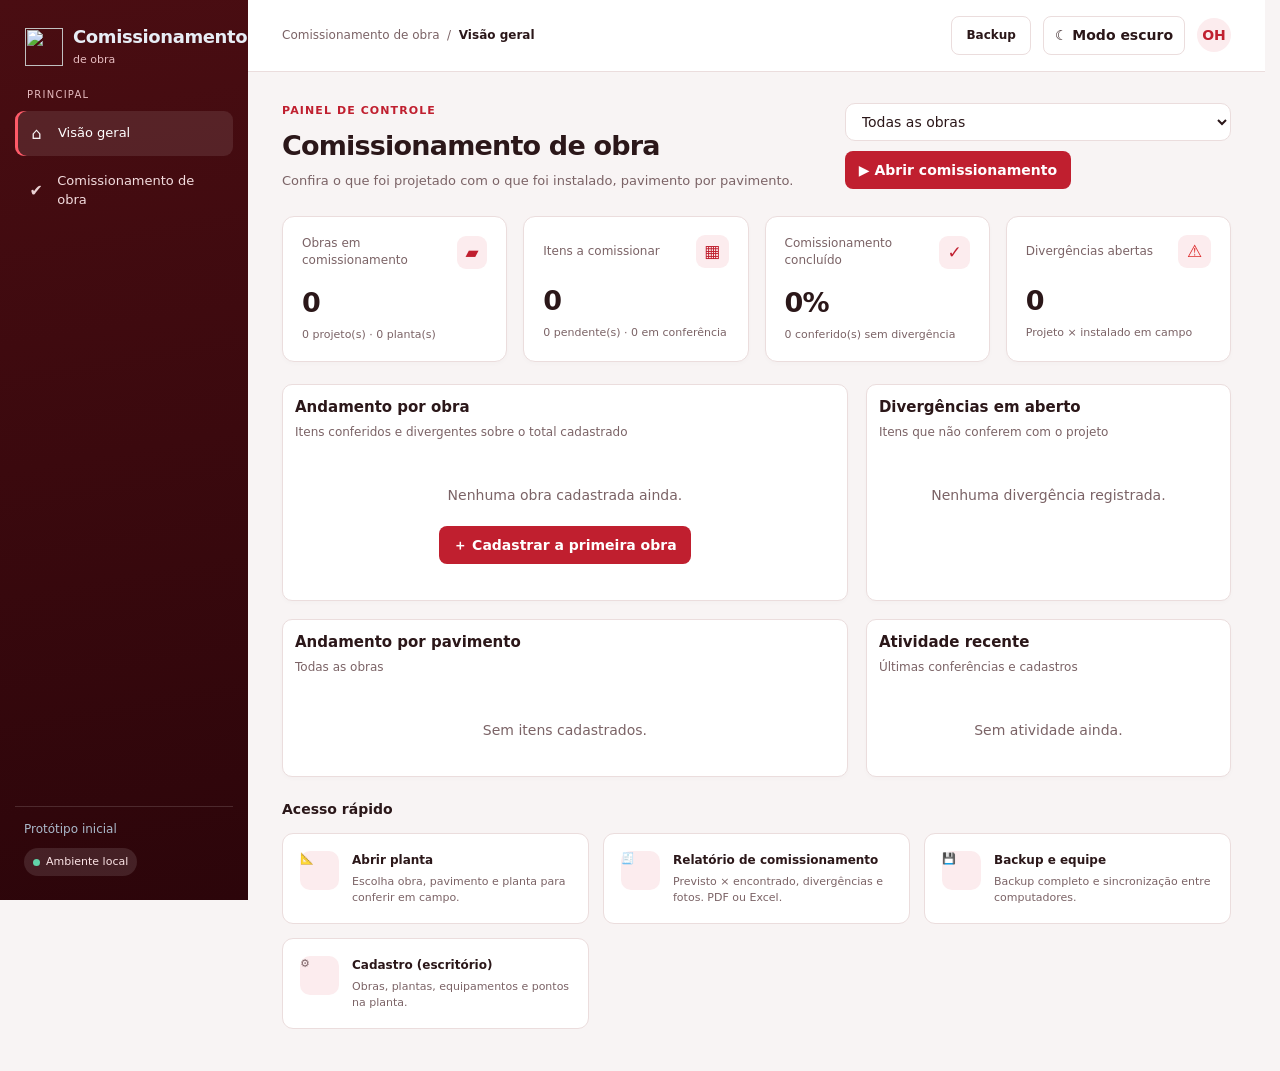
==== OrceHVAC_Prototipo_v1.html @ e355df73 "Add files via upload" ====
<!doctype html>
<html lang="pt-BR">
<head>
<meta charset="utf-8"><meta name="viewport" content="width=device-width, initial-scale=1">
<title>Comissionamento de obra</title>
<style>
:root{--navy:#14263d;--navy2:#203b59;--blue:#3977b8;--bg:#f4f6f9;--panel:#fff;--text:#1e293b;--muted:#718096;--line:#e5eaf0;--green:#168568;--orange:#b66b1e}
*{box-sizing:border-box}body{margin:0;background:var(--bg);color:var(--text);font:14px/1.45 Inter,ui-sans-serif,system-ui,-apple-system,"Segoe UI",sans-serif}button{font:inherit;cursor:pointer}.app{min-height:100vh;display:grid;grid-template-columns:248px 1fr}.sidebar{background:var(--navy);color:#e7edf5;padding:24px 15px;display:flex;flex-direction:column;gap:28px}.brand{display:flex;align-items:center;gap:11px;padding:0 10px}.brand-mark{width:37px;height:37px;border-radius:11px;background:#e7f2ff;color:var(--navy);display:grid;place-items:center;font-weight:900;font-size:18px}.brand-name{font-size:17px;font-weight:750;letter-spacing:-.4px}.brand-sub{font-size:11px;color:#9fb1c6;margin-top:2px}.nav-label{font-size:10px;text-transform:uppercase;letter-spacing:1.25px;color:#8297af;padding:0 12px;margin-bottom:8px}.nav{display:grid;gap:5px}.nav button{border:0;background:transparent;color:#c9d5e3;text-align:left;display:flex;align-items:center;gap:12px;padding:11px 12px;border-radius:9px;font-size:13px}.nav button:hover{background:#203b59}.nav button.active{background:#2d4a69;color:#fff;box-shadow:inset 3px 0 #75b6f2}.nav .ico{width:19px;text-align:center;font-size:16px;opacity:.95}.side-bottom{margin-top:auto;border-top:1px solid #31445a;padding:17px 9px 0;color:#aab9ca;font-size:12px}.local-pill{display:inline-flex;align-items:center;gap:6px;background:#233e58;border-radius:20px;padding:6px 9px;margin-top:10px;font-size:11px;color:#d7e8f8}.dot{width:7px;height:7px;border-radius:50%;background:#61d4a9}.main{min-width:0}.topbar{height:72px;background:#fff;border-bottom:1px solid var(--line);display:flex;align-items:center;justify-content:space-between;padding:0 34px}.crumb{font-size:12px;color:var(--muted)}.crumb strong{color:var(--text);font-weight:650}.top-right{display:flex;align-items:center;gap:17px}.search{background:#f6f8fa;border:1px solid var(--line);border-radius:8px;padding:9px 12px;width:220px;color:#66758a}.avatar{width:34px;height:34px;border-radius:50%;background:#dce9f6;color:#234b70;display:grid;place-items:center;font-weight:700}.content{max-width:1500px;margin:auto;padding:31px 34px 42px}.heading{display:flex;justify-content:space-between;align-items:flex-start;gap:16px;margin-bottom:25px}.eyebrow{font-size:11px;letter-spacing:1.1px;text-transform:uppercase;color:var(--blue);font-weight:750;margin-bottom:7px}.heading h1{margin:0;font-size:27px;letter-spacing:-.8px;font-weight:760}.heading p{margin:7px 0 0;color:var(--muted);font-size:13px}.btn{border:1px solid #d8e0e9;border-radius:8px;background:white;color:#334155;padding:10px 14px;font-weight:650;display:inline-flex;gap:8px;align-items:center}.btn.primary{background:var(--blue);border-color:var(--blue);color:#fff}.btn:hover{filter:brightness(.98)}.stats{display:grid;grid-template-columns:repeat(4,minmax(0,1fr));gap:16px;margin-bottom:22px}.stat,.panel,.module-card{background:var(--panel);border:1px solid var(--line);border-radius:12px;box-shadow:0 2px 5px #172b4205}.stat{padding:18px 19px}.stat-top{display:flex;justify-content:space-between;align-items:center;color:var(--muted);font-size:12px}.stat-icon{width:33px;height:33px;display:grid;place-items:center;border-radius:9px;background:#edf4fb;color:var(--blue);font-size:17px}.stat-value{font-size:27px;font-weight:760;letter-spacing:-.7px;margin:13px 0 5px}.stat-foot{font-size:11px;color:var(--muted)}.stat-foot .up{color:var(--green);font-weight:700}.layout-grid{display:grid;grid-template-columns:minmax(0,1.55fr) minmax(290px,1fr);gap:18px}.panel{padding:21px 22px}.panel-head{display:flex;align-items:flex-start;justify-content:space-between;gap:12px;margin-bottom:20px}.panel h2{font-size:15px;margin:0;font-weight:750}.sub{font-size:12px;color:var(--muted);margin-top:5px}.small-link{border:0;background:none;color:var(--blue);font-size:12px;font-weight:700;padding:3px}.chart{height:210px;position:relative;padding:4px 4px 24px 33px}.chart-grid{position:absolute;inset:8px 5px 26px 34px;display:flex;flex-direction:column;justify-content:space-between}.gridline{border-top:1px dashed #e3e9ef;width:100%}.bars{position:absolute;inset:8px 12px 26px 43px;display:flex;align-items:flex-end;justify-content:space-around;gap:12px}.bar-wrap{height:100%;flex:1;display:flex;align-items:center;justify-content:flex-end;flex-direction:column;gap:8px}.bar{width:min(30px,65%);background:#91b8df;border-radius:5px 5px 2px 2px;min-height:4px;position:relative}.bar.current{background:var(--blue)}.month{position:absolute;bottom:-22px;font-size:10px;color:#8290a2}.chart-y{position:absolute;left:0;top:0;bottom:25px;display:flex;flex-direction:column;justify-content:space-between;color:#93a0af;font-size:10px}.activity{display:grid;gap:0}.activity-row{display:grid;grid-template-columns:38px 1fr auto;gap:11px;align-items:center;padding:13px 0;border-bottom:1px solid #edf0f4}.activity-row:last-child{border-bottom:0}.activity-icon{width:36px;height:36px;background:#f0f5fa;border-radius:9px;display:grid;place-items:center;color:#426b92;font-size:16px}.activity-title{font-weight:650;font-size:12px}.activity-meta{font-size:11px;color:var(--muted);margin-top:4px}.tag{font-size:10px;padding:5px 8px;border-radius:20px;background:#e8f7f1;color:#167454;font-weight:700;white-space:nowrap}.tag.draft{background:#fff4e5;color:#a66317}.quick-title{margin:22px 0 13px;font-size:14px;font-weight:750}.quick-grid{display:grid;grid-template-columns:repeat(3,minmax(0,1fr));gap:14px}.quick-card{border:1px solid var(--line);border-radius:11px;background:#fff;padding:17px;text-align:left;display:flex;gap:13px;align-items:flex-start;color:inherit}.quick-card:hover{border-color:#a9c6e4;box-shadow:0 3px 12px #193c5b0c}.quick-icon{width:39px;height:39px;flex-shrink:0;border-radius:10px;display:grid;place-items:center;background:#edf4fb;color:var(--blue);font-size:19px}.quick-card strong{display:block;font-size:12px;margin:1px 0 5px}.quick-card span{font-size:11px;color:var(--muted);display:block;line-height:1.45}.page-placeholder{background:#fff;border:1px solid var(--line);border-radius:12px;padding:28px;min-height:310px}.placeholder-icon{font-size:29px;background:#edf4fb;width:55px;height:55px;display:grid;place-items:center;border-radius:13px;margin-bottom:17px}.page-placeholder h2{margin:0 0 7px;font-size:19px}.page-placeholder p{color:var(--muted);max-width:560px;line-height:1.7}.placeholder-note{background:#f6f9fc;border:1px dashed #d3deea;border-radius:9px;padding:15px;margin-top:22px;color:#63758a;max-width:650px;font-size:12px}.footer-note{text-align:right;color:#98a3b2;font-size:10px;margin-top:25px}.mobile-menu{display:none}
.stat{cursor:pointer;transition:border-color .15s,transform .15s}.stat:hover{border-color:#a9c6e4;transform:translateY(-1px)}
.folder-list{display:grid;gap:13px}.folder{border:1px solid var(--line);border-radius:11px;background:#fff;overflow:hidden}.folder-head{display:flex;align-items:center;gap:12px;padding:15px 17px;background:#f8fafc;border-bottom:1px solid var(--line)}.folder-icon{width:37px;height:37px;border-radius:9px;background:#e8f1fb;color:var(--blue);display:grid;place-items:center;font-size:18px}.folder-head strong{display:block}.folder-head small{color:var(--muted)}.folder-body{padding:5px 16px}.budget-row{display:grid;grid-template-columns:minmax(0,1.5fr) minmax(110px,.7fr) minmax(100px,.6fr) auto;gap:12px;align-items:center;padding:13px 0;border-bottom:1px solid #edf0f4}.budget-row:last-child{border-bottom:0}.budget-name{font-weight:700}.budget-meta{font-size:11px;color:var(--muted);margin-top:3px}.budget-value{font-weight:700;white-space:nowrap}.module-tabs{display:flex;gap:7px;flex-wrap:wrap;margin:20px 0}.module-tabs button{border:1px solid var(--line);background:#fff;border-radius:8px;padding:9px 12px;color:#536477;font-weight:650}.module-tabs button.active{background:#eaf3fc;border-color:#9ec2e5;color:#245d91}.module-grid{display:grid;grid-template-columns:repeat(3,minmax(0,1fr));gap:13px}.module-tile{border:1px solid var(--line);border-radius:11px;background:#fff;padding:17px;text-align:left;color:inherit;min-height:120px}.module-tile:hover{border-color:#a9c6e4}.module-tile .quick-icon{margin-bottom:11px}.module-tile strong{display:block;font-size:13px}.module-tile p{font-size:11px;color:var(--muted);margin:5px 0 0}.breadcrumb-back{border:0;background:none;color:var(--blue);padding:0;font-weight:700;margin-bottom:13px}
@media(max-width:1050px){.app{grid-template-columns:215px 1fr}.sidebar{padding:20px 11px}.content{padding:25px 22px}.topbar{padding:0 22px}.stats{grid-template-columns:repeat(2,1fr)}.layout-grid{grid-template-columns:1fr}.quick-grid{grid-template-columns:repeat(2,1fr)}}
@media(max-width:680px){.budget-row{grid-template-columns:1fr auto}.budget-row .budget-status,.budget-row .budget-value{grid-column:auto}.module-grid{grid-template-columns:repeat(2,minmax(0,1fr))}.app{display:block}.sidebar{display:none}.topbar{height:61px;padding:0 16px}.mobile-menu{display:inline-flex;border:0;background:transparent;font-size:21px;margin-right:10px}.crumb{display:flex;align-items:center}.search{display:none}.content{padding:23px 15px}.heading{align-items:flex-start;flex-direction:column}.heading h1{font-size:24px}.stats{gap:10px}.stat{padding:14px}.stat-value{font-size:23px}.stat-top{font-size:11px}.layout-grid{gap:13px}.panel{padding:17px}.quick-grid{grid-template-columns:1fr}.quick-card{padding:14px}.top-right{gap:10px}}
</style>
<link rel="stylesheet" href="orcehvac.css"><link rel="icon" type="image/png" href="desktop/assets/orcehvac-icon-v1.png"><link rel="stylesheet" href="orcehvac-conferencia.css"><link rel="stylesheet" href="orcehvac-tema.css"><link rel="manifest" href="../manifest.webmanifest"><meta name="theme-color" content="#c01f2f"><meta name="apple-mobile-web-app-capable" content="yes"><meta name="mobile-web-app-capable" content="yes"><link rel="apple-touch-icon" href="../icon-192.png"></head>
<body>
<div class="app">
<aside class="sidebar">
  <div class="brand"><div class="brand-mark"><img src="desktop/assets/orcehvac-icon-v1.png" alt="" width="38" height="38"></div><div><div class="brand-name">Comissionamento</div><div class="brand-sub">de obra</div></div></div>
  <div><div class="nav-label">Principal</div><nav class="nav" id="mainNav">
    <button class="active" data-page="inicio"><span class="ico">⌂</span>Visão geral</button>
    <button data-page="orcamentos"><span class="ico">▤</span>Orçamentos</button>
  </nav></div>
  <div><div class="nav-label">Cadastros</div><nav class="nav">
    <button data-page="materiais"><span class="ico">▦</span>Materiais e equipamentos</button>
    <button data-page="composicoes"><span class="ico">▧</span>Composições de custos</button>
  </nav></div>
  <div><div class="nav-label">Análise e integração</div><nav class="nav">
    <button data-page="historico"><span class="ico">▥</span>Histórico / BI</button>
    
  </nav></div>
  <div class="side-bottom">Protótipo inicial<div class="local-pill"><span class="dot"></span> Ambiente local</div></div>
</aside>
<main class="main">
<header class="topbar"><div class="crumb"><button class="mobile-menu" id="mobileMenu" aria-label="Abrir menu">☰</button><span>Comissionamento de obra&nbsp; / &nbsp;<strong id="crumbCurrent">Visão geral</strong></span></div><div class="top-right"><input class="search" placeholder="Buscar módulo..." aria-label="Buscar módulo"><div class="avatar">OH</div></div></header>
<div class="content" id="content">
<section class="heading"><div><div class="eyebrow">Painel de controle</div><h1>Bom dia! 👋</h1><p>Acompanhe seus orçamentos e acesse as principais ferramentas.</p></div><button class="btn primary" data-goto="orcamentos">＋ &nbsp; Novo orçamento</button></section>
<section class="stats">
  <div class="stat"><div class="stat-top"><span>Orçamentos em andamento</span><span class="stat-icon">▤</span></div><div class="stat-value">08</div><div class="stat-foot">Rascunhos e em elaboração</div></div>
  <div class="stat"><div class="stat-top"><span>Finalizados este mês</span><span class="stat-icon">✓</span></div><div class="stat-value">12</div><div class="stat-foot"><span class="up">↑ 3</span> em relação ao mês anterior</div></div>
  <div class="stat"><div class="stat-top"><span>Valor total orçado</span><span class="stat-icon">R$</span></div><div class="stat-value">R$ 486 mil</div><div class="stat-foot">Soma dos orçamentos do mês</div></div>
  <div class="stat"><div class="stat-top"><span>Cadastros de materiais</span><span class="stat-icon">▦</span></div><div class="stat-value">246</div><div class="stat-foot">Materiais e equipamentos</div></div>
</section>
<section class="layout-grid">
  <div class="panel"><div class="panel-head"><div><h2>Volume de orçamentos</h2><div class="sub">Quantidade criada por mês</div></div><button class="small-link" data-goto="historico">Ver histórico ↗</button></div>
    <div class="chart"><div class="chart-y"><span>16</span><span>12</span><span>8</span><span>4</span><span>0</span></div><div class="chart-grid"><div class="gridline"></div><div class="gridline"></div><div class="gridline"></div><div class="gridline"></div><div class="gridline"></div></div><div class="bars">
      <div class="bar-wrap"><div class="bar" style="height:38%"></div><span class="month">Mai</span></div><div class="bar-wrap"><div class="bar" style="height:55%"></div><span class="month">Jun</span></div><div class="bar-wrap"><div class="bar" style="height:47%"></div><span class="month">Jul</span></div><div class="bar-wrap"><div class="bar" style="height:68%"></div><span class="month">Ago</span></div><div class="bar-wrap"><div class="bar" style="height:57%"></div><span class="month">Set</span></div><div class="bar-wrap"><div class="bar current" style="height:82%"></div><span class="month">Out</span></div></div></div>
  </div>
  <div class="panel"><div class="panel-head"><div><h2>Atividade recente</h2><div class="sub">Últimos orçamentos atualizados</div></div><button class="small-link" data-goto="orcamentos">Ver todos ↗</button></div>
    <div class="activity">
      <div class="activity-row"><div class="activity-icon">▤</div><div><div class="activity-title">Climatização — Escritório</div><div class="activity-meta">ORC-2026-012 · há 25 min</div></div><span class="tag draft">Em edição</span></div>
      <div class="activity-row"><div class="activity-icon">✓</div><div><div class="activity-title">Retrofit de sistema VRF</div><div class="activity-meta">ORC-2026-011 · ontem</div></div><span class="tag">Finalizado</span></div>
      <div class="activity-row"><div class="activity-icon">▤</div><div><div class="activity-title">Exaustão — Área técnica</div><div class="activity-meta">ORC-2026-010 · 22 out.</div></div><span class="tag draft">Em edição</span></div>
    </div>
  </div>
</section>
<div class="quick-title">Acesso rápido</div><section class="quick-grid">
  <button class="quick-card" data-goto="orcamentos"><span class="quick-icon">＋</span><span><strong>Novo orçamento</strong><span>Inicie um orçamento do zero.</span></span></button>
  <button class="quick-card" data-goto="materiais"><span class="quick-icon">▦</span><span><strong>Materiais e equipamentos</strong><span>Consulte e organize os itens cadastrados.</span></span></button>
  <button class="quick-card" data-goto="historico"><span class="quick-icon">▥</span><span><strong>Histórico / BI</strong><span>Importe CSVs e consulte orçamentos antigos.</span></span></button>
</section><div class="footer-note">OrceHVAC · Protótipo visual · Dados ilustrativos</div>
</div>
</main></div>
<script src="orcehvac-base.js"></script>
<script src="municipios-ibge.js"></script><script src="../shared/state-schema.js"></script><script src="orcehvac-storage.js"></script><script src="orcehvac.js"></script><script src="orcehvac-organization.js"></script><script src="orcehvac-modals.js"></script><script src="orcehvac-backup.js"></script><script src="orcehvac-desktop-ui.js"></script><script src="orcehvac-conferencia.js"></script><script src="pwa.js"></script></body></html>
---- orcehvac.css ----
:root{--navy:#003d73;--navy2:#005a8a;--blue:#007fae;--bg:#f2f6f8;--panel:#fff;--text:#193448;--muted:#607687;--line:#dce6ec;--soft:#eaf5fa;--input:#fff;--green:#147453;--orange:#986017;color-scheme:light}
:root[data-theme=dark]{--navy:#071c2d;--navy2:#12374d;--blue:#53c8f1;--bg:#0c1823;--panel:#142532;--text:#e6f0f6;--muted:#a0b6c6;--line:#2c4353;--soft:#1b3547;--input:#10212e;--green:#72dbb5;--orange:#ffd18a;color-scheme:dark}
body{transition:background .2s,color .2s}.sidebar{background:linear-gradient(170deg,var(--navy),#062b46)}.brand-mark{background:#00a1d2;color:white}.nav button.active{background:#ffffff18;box-shadow:inset 3px 0 #00a7d8}.nav button:hover{background:#ffffff12}.brand-sub,.nav-label{color:#b0d0e0}.side-bottom{border-color:#ffffff24}.artech-logo{background:white;border-radius:10px;padding:12px;margin-bottom:14px;display:flex;align-items:center;justify-content:center}.artech-logo img{display:block;width:100%;height:auto;max-height:85px;object-fit:contain}.topbar,.quick-card,.page-placeholder,.folder,.module-tile,.module-tabs button{background:var(--panel);color:var(--text)}.search,.btn,input,select,textarea{background:var(--input);color:var(--text);border-color:var(--line)}.btn.primary{background:var(--blue);border-color:var(--blue);color:#fff}:root[data-theme=dark] .btn.primary{color:#062130}.stat-icon,.activity-icon,.quick-icon,.placeholder-icon,.folder-icon,.avatar,.placeholder-note{background:var(--soft);color:var(--blue)}.folder-head{background:var(--panel);color:var(--text)}.folder-body{background:var(--bg)}.module-tabs button.active{background:var(--soft);color:var(--blue);border-color:var(--blue)}.bar{background:#49b8db}.bar.current{background:#008ebc}.activity-row,.budget-row{border-color:var(--line)}.gridline{border-color:var(--line)}.tag{background:var(--soft);color:var(--green)}.tag.draft{background:var(--soft);color:var(--orange)}.footer-note{color:var(--muted)}.placeholder-note{border-color:var(--line);color:var(--muted)}.top-right{gap:12px}.theme-toggle{white-space:nowrap;padding:8px 11px}.topbar .search{display:none}.client-toggle{width:100%;text-align:left;border:0;cursor:pointer;border-radius:0;justify-content:space-between}.client-toggle strong{font-size:14px;font-weight:650}.client-toggle .chevron{color:var(--muted);transition:transform .2s}.client-toggle[aria-expanded=true] .chevron{transform:rotate(90deg)}[hidden]{display:none!important}.empty{padding:32px;text-align:center;color:var(--muted)}.filter-row{display:flex;gap:12px;flex-wrap:wrap}.filter-row input{flex:1;min-width:180px}.summary-grid{display:grid;grid-template-columns:repeat(3,1fr);gap:22px}.trash-text{position:absolute;width:1px;height:1px;overflow:hidden;clip-path:inset(50%)}
.trash-button{display:inline-grid;place-items:center;flex:none;min-width:32px;min-height:32px}
.budget-row:has(.trash-button){grid-template-columns:minmax(0,1fr) auto auto auto auto}
.budget-activities{margin-top:16px}
.task-form{display:flex;align-items:end;flex-wrap:wrap;gap:12px;margin:12px 0}
.task-form .field:first-child{flex:1 1 180px}
.task-description{min-width:0;flex:1;overflow-wrap:anywhere}
.task-description small{display:block;color:var(--muted)}
.budget-task-list input:checked+.task-description strong{text-decoration:line-through}
@media(max-width:680px){.budget-row:has(.trash-button){grid-template-columns:1fr auto}}
.summary-grid dt{font-size:12px;color:var(--muted);margin-bottom:6px}.summary-grid dd{margin:0;overflow-wrap:anywhere;font-weight:600}.summary-grid .wide{grid-column:1/-1}.system-badges{display:flex;gap:8px;flex-wrap:wrap}.system-badges span{padding:7px 10px;background:var(--soft);color:var(--blue);border-radius:7px;font-size:12px}
dialog{width:min(830px,calc(100% - 32px));max-height:calc(100dvh - 40px);border:1px solid var(--line);border-radius:16px;background:var(--panel);color:var(--text);padding:0;box-shadow:0 30px 100px #0005}dialog::backdrop{background:#031e32a8;backdrop-filter:blur(4px)}dialog.small-dialog{width:min(460px,calc(100% - 32px))}.modal-header{padding:24px 28px 19px;border-bottom:1px solid var(--line);display:flex;align-items:flex-start;justify-content:space-between;gap:16px}.modal-header h2{font-size:22px;margin:0;letter-spacing:-.6px}.modal-header p{color:var(--muted);font-size:12px;margin:7px 0 0}.close-btn{border:0;background:var(--soft);color:var(--text);border-radius:8px;width:32px;height:32px;font-size:22px;flex-shrink:0}.form-body{padding:23px 28px;display:grid;grid-template-columns:1fr 1fr;gap:19px 22px}.field{display:flex;flex-direction:column;gap:7px;min-width:0}.field label,.field-label{font-weight:650;font-size:12px}.field input,.field select,.field textarea{width:100%;min-height:42px;border:1px solid var(--line);border-radius:8px;padding:10px 11px;font:inherit}.field input:focus,.field select:focus,.field textarea:focus{outline:2px solid var(--blue);outline-offset:1px}.field small,.helper{font-size:11px;color:var(--muted)}.full{grid-column:1/-1}.inline-fields{display:flex;gap:9px}.inline-fields>*{min-width:0}.inline-fields input{flex:1}.inline-fields select{width:100px}.text-action{background:none;border:0;color:var(--blue);padding:0;text-align:left;font:inherit;font-size:12px;cursor:pointer}.systems{border:0;padding:0;margin:0}.systems legend{margin-bottom:10px;font-size:12px;font-weight:650}.system-options{display:grid;grid-template-columns:1fr 1fr;gap:9px}.system-option{border:1px solid var(--line);border-radius:8px;padding:11px;display:flex;align-items:center;gap:9px;font-size:12px;cursor:pointer}.system-option:has(:checked){background:var(--soft);border-color:var(--blue)}.system-option input{accent-color:var(--blue);width:16px;height:16px;flex-shrink:0}.modal-footer{padding:17px 28px;border-top:1px solid var(--line);display:flex;justify-content:space-between;align-items:center;gap:12px;background:var(--panel);position:sticky;bottom:0}.modal-footer .actions{display:flex;gap:9px}.error{font-size:12px;color:#b32f39;background:#fff0f0;border-radius:8px;padding:10px 12px;margin:0 28px 16px}.error:empty{display:none}:root[data-theme=dark] .error{color:#ffb4b9;background:#442731}.registry-grid{display:grid;grid-template-columns:repeat(3,1fr);gap:16px}.registry-grid h2{margin-bottom:14px}.registry-list{padding:0;list-style:none}.registry-list li{padding:12px 0;border-bottom:1px solid var(--line);overflow-wrap:anywhere}.registry-list small{display:block;color:var(--muted);margin-top:5px}.registry-empty{color:var(--muted);font-size:12px}.notice{border-left:3px solid var(--blue);padding:12px 15px;background:var(--soft);font-size:12px;color:var(--muted);margin:0 0 20px}.toast{position:fixed;bottom:24px;right:24px;background:var(--navy);color:white;padding:14px 20px;border-radius:10px;box-shadow:0 5px 30px #0003;z-index:100;font-size:13px;max-width:calc(100% - 32px)}.duration-modes{display:flex;gap:14px;font-size:12px;margin-bottom:3px}.duration-modes label{display:flex;align-items:center;gap:5px;font-weight:400}.duration-modes input{width:14px;min-height:0;accent-color:var(--blue)}.brand-name{font-size:18px}.stat{color:var(--text)}button:focus-visible{outline:2px solid var(--blue);outline-offset:3px}.quick-card strong{color:var(--text)}
.sidebar{position:sticky;top:0;height:100dvh;align-self:start;overflow:hidden;gap:20px}.sidebar>.brand,.sidebar>.side-bottom{flex-shrink:0}.sidebar-links{display:flex;flex-direction:column;gap:24px;overflow-y:auto;min-height:0;flex:1}.side-bottom{margin-top:0;padding-top:14px}.artech-logo{margin-bottom:10px}.artech-logo img{max-height:72px}.proposal-form{display:grid;gap:22px}.proposal-section{margin:0;padding:0;border:0}.proposal-section legend{font-size:15px;font-weight:700;margin-bottom:14px}.proposal-form textarea{min-height:125px;resize:vertical;line-height:1.6}.proposal-intro{display:flex;gap:18px;justify-content:space-between;align-items:center;border-bottom:1px solid var(--line);padding-bottom:20px;margin-bottom:20px}.proposal-intro img{width:160px;background:white;padding:10px;border-radius:8px}.proposal-actions{display:flex;align-items:center;justify-content:space-between;gap:12px}.proposal-actions .error{margin:0}.proposal-reference{font-size:12px;color:var(--muted);margin-top:7px}.proposal-form .helper{max-width:560px}
.registration-row{display:flex;align-items:center;justify-content:space-between;gap:12px}.registration-row>div,.registration-row>span,.registration-row>strong{min-width:0;overflow-wrap:anywhere}.registration-row button{flex-shrink:0}.contact-list{list-style:none;padding:5px 0 5px 12px;margin:0}.contact-list li{font-size:12px;padding:7px 0;border:0}.folder-tools{padding:12px 0}.site-folder{margin:4px 0 12px;border:1px solid var(--line);border-radius:9px;overflow:hidden}.site-heading{display:flex;align-items:center;background:var(--panel);padding-right:12px}.site-heading .client-toggle{display:flex;align-items:center;gap:12px;padding:13px;background:transparent;color:var(--text)}.site-heading .small-link{flex-shrink:0}.site-body{padding:0 14px;background:var(--panel)}.add-in-site{margin:13px 0}.ungrouped-title{font-size:11px;text-transform:uppercase;letter-spacing:.7px;color:var(--muted);margin:20px 0 0}
@media(max-width:1050px){.registry-grid{grid-template-columns:1fr}.summary-grid{grid-template-columns:1fr 1fr}}
@media(max-width:680px){.theme-toggle{font-size:11px}.avatar{display:none}.topbar{padding:0 12px}.form-body{grid-template-columns:1fr;padding:18px}.full{grid-column:auto}.system-options{grid-template-columns:1fr}.modal-header{padding:20px 18px}.modal-footer{padding:15px 18px;align-items:flex-end}.modal-footer .helper{max-width:110px}.modal-footer .btn{font-size:12px;padding:9px}.summary-grid{grid-template-columns:1fr}.summary-grid .wide{grid-column:auto}.error{margin:0 18px 12px}.registry-grid{grid-template-columns:1fr}.budget-row{grid-template-columns:1fr auto}.budget-value{font-size:12px}.content .search{display:block}dialog{max-height:calc(100dvh - 20px);width:calc(100% - 20px)}.sidebar{overflow-y:auto}.toast{right:16px;bottom:16px}}

.brand-mark:has(img){background:transparent}.brand-mark img{display:block;width:38px;height:38px;object-fit:contain}

/* Enquanto um modal estiver aberto, apenas o conteúdo do modal superior rola. */
@media screen{html:has(dialog[open]),body:has(dialog[open]){overflow:hidden!important;overscroll-behavior:none}html{scrollbar-gutter:stable}dialog{overscroll-behavior:contain}dialog.modal-underlay{overflow:hidden!important}dialog.modal-underlay *{overflow-y:hidden!important}}
.specifications-registry{margin-top:22px}.specifications-registry .registration-row{align-items:flex-start}.specifications-registry .actions{display:flex;gap:14px}#specificationDialog,#specificationPicker{width:min(850px,94vw)}#specificationText{resize:vertical;min-height:280px}.specification-choice{display:flex;gap:12px;padding:12px;border:1px solid var(--line);border-radius:8px}.specification-choice small{display:block;margin-top:5px;color:var(--muted)}
---- orcehvac-conferencia.css ----
/* OrceHVAC — módulo Conferência de obra (estilos isolados em .cf) */
.cf{--verde:#16a34a;--verm:#dc2626;--amar:#eab308;--azul:#2563eb;font-size:14px}
.cf .cf-tools{display:flex;gap:10px;align-items:center;flex-wrap:wrap}
.cf .seg{display:flex;background:var(--soft);border-radius:9px;padding:3px;border:1px solid var(--line)}
.cf .seg button{border:0;background:transparent;color:var(--text);padding:7px 14px;border-radius:7px;font-weight:650}
.cf .seg button.on{background:var(--blue);color:#fff}
.cf.office .seg button.on{background:var(--orange);color:#fff}
.cf .module-tabs{margin:0 0 18px}
.cf #cfKpi{display:none;margin-bottom:16px}.cf #cfKpi.show{display:block}
.cf #cfMain.flush{padding:0}
.cf input[type=text],.cf input[type=search],.cf input[type=number],.cf select,.cf textarea{width:100%;padding:9px 10px;border:1px solid var(--line);border-radius:8px;background:var(--input);color:var(--text);font:inherit;min-height:38px}
.cf input:focus,.cf select:focus,.cf textarea:focus{outline:2px solid var(--blue);outline-offset:1px}
.cf label{display:block;font-size:12px;color:var(--muted);margin-bottom:3px;font-weight:650}
.cf .btn{background:var(--blue);color:#fff;border:0;border-radius:8px;padding:9px 14px;font-weight:650;display:inline-flex;gap:6px;align-items:center;justify-content:center}
.cf .btn.sec{background:var(--soft);color:var(--text);border:1px solid var(--line)}
.cf .btn.red{background:var(--verm);color:#fff}
.cf .btn.sm{padding:5px 9px;font-size:13px}
.cf .btn.big{padding:12px 18px;font-size:15px}
.cf .btn:disabled{opacity:.45;cursor:not-allowed}
.cf.office .btn:not(.sec):not(.red):not([style*=background]){background:var(--orange);color:#fff}
.cf .card{background:var(--panel);border:1px solid var(--line);border-radius:12px;padding:18px;margin-bottom:16px;box-shadow:0 2px 5px #172b4205}
.cf .panel{padding:14px}
.cf table{width:100%;border-collapse:collapse}
.cf th,.cf td{border-bottom:1px solid var(--line);padding:8px 10px;text-align:left;vertical-align:top;font-size:13px;color:var(--text)}
.cf th{background:var(--soft);color:var(--muted);font-size:11px;text-transform:uppercase;letter-spacing:.04em;position:sticky;top:0}
.cf .cfbar{height:8px;background:var(--soft);border-radius:6px;overflow:hidden;display:flex;margin-top:5px;width:100%;min-height:0;position:static}
.cf .cfbar i{display:block;height:100%}
.cf .cfdot{width:12px;height:12px;border-radius:50%;flex:none;display:inline-block}
.cf .pv{height:calc(100vh - 330px);min-height:480px;border:1px solid var(--line);border-radius:12px;overflow:hidden}
.cf #vp{background:#c7d2dd}
.cf #stage{background:#fff}
.cf .mbox{background:var(--panel);color:var(--text)}
.cf .mk b{background:rgba(255,255,255,.92);color:#0f172a}
.cf button{cursor:pointer}
.cf .seg{display:flex;background:rgba(0,0,0,.25);border-radius:9px;padding:2px}
.cf .seg button{border:0;background:transparent;color:#fff;padding:5px 12px;border-radius:7px}
.cf .seg button.on{background:var(--panel);color:var(--blue);font-weight:600}
.cf .kpis{display:flex;gap:8px;flex-wrap:wrap;align-items:stretch}
.cf .kpi{flex:1 1 110px;border:1px solid var(--line);border-radius:10px;padding:6px 10px;border-left:5px solid var(--line);min-width:100px}
.cf .kpi b{display:block;font-size:20px;line-height:1.1}
.cf .kpi span{font-size:12px;color:var(--muted)}
.cf .kpi.k-conferido{border-left-color:var(--verde)}
.cf .kpi.k-divergente{border-left-color:var(--verm)}
.cf .kpi.k-pendente{border-left-color:var(--amar)}
.cf .kpi.k-em_conferencia{border-left-color:var(--azul)}
.cf .kpi.k-pct{border-left-color:var(--blue);flex:2 1 200px}
.cf .cfbar{height:8px;background:var(--soft);border-radius:6px;overflow:hidden;display:flex;margin-top:4px}
.cf .cfbar i{display:block;height:100%}
.cf .sc{font-size:12px;color:var(--muted);padding:2px 0 6px}
.cf .card{background:var(--panel);border:1px solid var(--line);border-radius:12px;padding:14px;margin-bottom:14px}
.cf .card h2,.cf .card h3{margin:0 0 10px}
.cf .row{display:flex;gap:10px;flex-wrap:wrap;align-items:flex-end}
.cf .row>*{flex:1 1 180px}
.cf label{display:block;font-size:12px;color:var(--muted);margin-bottom:3px;font-weight:600}
.cf input[type=text],.cf input[type=search],.cf input[type=number],.cf select,.cf textarea{width:100%;padding:9px 10px;border:1px solid var(--line);border-radius:8px;background:var(--panel)}
.cf textarea{min-height:70px;resize:vertical}
.cf input:focus,.cf select:focus,.cf textarea:focus{outline:2px solid var(--soft);border-color:var(--blue)}
.cf .btn{background:var(--blue);color:#fff;border:0;border-radius:8px;padding:9px 14px;font-weight:600}
.cf .btn.sec{background:var(--soft);color:var(--text)}
.cf .btn.red{background:var(--verm)}
.cf .btn.sm{padding:5px 9px;font-size:13px}
.cf .btn:disabled{opacity:.45;cursor:not-allowed}
.cf .big{padding:12px 18px;font-size:16px}
.cf .chip{display:inline-flex;align-items:center;gap:5px;padding:2px 9px;border-radius:99px;font-size:12px;font-weight:700;color:#fff;white-space:nowrap}
.cf .s-conferido{background:var(--verde)}
.cf .s-divergente{background:var(--verm)}
.cf .s-pendente{background:var(--amar);color:#422006}
.cf .s-em_conferencia{background:var(--azul)}
.cf table{border-collapse:collapse;width:100%;background:var(--panel)}
.cf th,.cf td{border-bottom:1px solid var(--line);padding:7px 9px;text-align:left;vertical-align:top;font-size:14px}
.cf th{background:var(--soft);font-size:12px;color:var(--muted);text-transform:uppercase;position:sticky;top:0}
.cf tr.click{cursor:pointer}
.cf tr.click:hover{background:var(--soft)}
.cf tr.sel{background:var(--soft)}
.cf .muted{color:var(--muted)}
.cf .grid{display:grid;grid-template-columns:repeat(auto-fill,minmax(230px,1fr));gap:10px}
.cf .pcard{border:1px solid var(--line);border-radius:10px;padding:10px;background:var(--panel);cursor:pointer}
.cf .pcard:hover{border-color:var(--blue);box-shadow:0 2px 8px rgba(0,0,0,.08)}
.cf .tabs{display:flex;gap:4px;margin-bottom:12px;flex-wrap:wrap}
.cf .tabs button{border:1px solid var(--line);background:var(--panel);padding:7px 14px;border-radius:8px}
.cf .tabs button.on{background:var(--blue);color:#fff;border-color:var(--blue)}
.cf .list .li{display:flex;gap:8px;align-items:center;padding:8px 6px;border-bottom:1px solid var(--line)}
.cf .list .li.sel{background:var(--soft)}
.cf .list .li .grow{flex:1;cursor:pointer}
.cf .two{display:grid;grid-template-columns:1fr 1fr;gap:14px}
@media(max-width:800px){.cf .two{grid-template-columns:1fr}}
.cf .pv{display:flex;flex-direction:column;height:100%}
.cf .tb{display:flex;gap:8px;align-items:center;padding:7px 10px;background:var(--panel);border-bottom:1px solid var(--line);flex-wrap:wrap}
.cf .tb .sp{flex:1}
.cf .tb select{width:auto;padding:5px 8px}
.cf .pvbody{flex:1;display:flex;min-height:0}
.cf #vp{flex:1;position:relative;overflow:hidden;background:#cbd5e1;touch-action:none;cursor:grab}
.cf #vp.placing{cursor:crosshair}
.cf #vp.drag{cursor:grabbing}
.cf #stage{position:absolute;left:0;top:0;transform-origin:0 0;background:var(--panel);box-shadow:0 2px 14px rgba(0,0,0,.3)}
.cf #cv{width:100%;height:100%;display:block}
.cf #mks{position:absolute;inset:0}
.cf .mk{position:absolute;transform:translate(-50%,-50%) scale(var(--inv,1));cursor:pointer;touch-action:none}
.cf .mk i{display:flex;align-items:center;justify-content:center;width:26px;height:26px;border-radius:50%;border:3px solid #fff;box-shadow:0 1px 5px rgba(0,0,0,.55);font:700 9px/1 system-ui;color:#fff;font-style:normal}
.cf .mk i.s-pendente{color:#422006}
.cf .mk b{position:absolute;top:100%;left:50%;transform:translateX(-50%);margin-top:1px;font-size:10px;background:rgba(255,255,255,.9);padding:0 4px;border-radius:4px;white-space:nowrap;border:1px solid #cbd5e1}
.cf .mk.hl i{animation:pulse .7s 3}
@keyframes pulse{50%{transform:scale(1.8)}}
.cf .mk.office-drag{cursor:move}
.cf #side{width:290px;background:var(--panel);border-left:1px solid var(--line);overflow:auto;padding:8px}
.cf #side.hide{display:none}
.cf #side h4{margin:8px 0 4px;font-size:12px;text-transform:uppercase;color:var(--muted)}
.cf .si{display:flex;gap:7px;align-items:center;padding:6px;border-radius:7px;cursor:pointer;font-size:13px}
.cf .si:hover{background:var(--soft)}
.cf .cfdot{width:12px;height:12px;border-radius:50%;flex:none}
.cf .banner{background:#fef3c7;border:1px solid #f59e0b;padding:6px 10px;border-radius:8px;font-size:13px}
.cf .fchip{border:2px solid transparent;opacity:.4;cursor:pointer}
.cf .fchip.on{opacity:1}
@media(max-width:800px){.cf #side{position:absolute;right:0;top:0;bottom:0;z-index:5;box-shadow:-3px 0 12px rgba(0,0,0,.2)}.cf .pvbody{position:relative}}
.cf #cfModal:empty{display:none}
.cf #cfModal{position:fixed;inset:0;background:rgba(15,23,42,.55);z-index:50;display:flex;align-items:flex-start;justify-content:center;overflow:auto;padding:20px 10px}
.cf .mbox{background:var(--panel);border-radius:14px;width:100%;max-width:560px;padding:16px;box-shadow:0 10px 40px rgba(0,0,0,.4)}
.cf .mbox.wide{max-width:980px}
.cf .mbox h3{margin:0 0 10px;display:flex;align-items:center;gap:8px;flex-wrap:wrap}
.cf .mfoot{display:flex;gap:8px;justify-content:flex-end;margin-top:14px;flex-wrap:wrap}
.cf .fld{margin-bottom:10px}
.cf .panel{border:1px solid var(--line);border-radius:10px;padding:12px}
.cf .panel h4{margin:0 0 10px;font-size:13px;text-transform:uppercase;letter-spacing:.04em}
.cf .panel.proj{background:var(--soft)}
.cf .panel.obra{background:var(--panel)}
.cf .pr{margin-bottom:10px}
.cf .pr .v{padding:9px 10px;background:var(--soft);border-radius:8px;min-height:38px;border:2px solid transparent;word-break:break-word}
.cf .pr .v.ok{border-color:var(--verde);background:#dcfce7}
.cf .pr .v.bad{border-color:var(--verm);background:#fee2e2}
.cf input.ok,.cf textarea.ok{border:2px solid var(--verde)!important;background:#f0fdf4}
.cf input.bad,.cf textarea.bad{border:2px solid var(--verm)!important;background:#fef2f2}
.cf .photos{display:flex;gap:8px;flex-wrap:wrap;margin-top:6px}
.cf .ph{position:relative;width:92px;height:92px;border-radius:8px;overflow:hidden;border:1px solid var(--line)}
.cf .ph img{width:100%;height:100%;object-fit:cover;cursor:zoom-in}
.cf .ph button{position:absolute;top:2px;right:2px;border:0;background:rgba(0,0,0,.65);color:#fff;border-radius:50%;width:22px;height:22px;line-height:20px;padding:0}
.cf .rep-item{break-inside:avoid;border:1px solid var(--line);border-radius:10px;padding:10px;margin-bottom:10px;background:var(--panel)}
.cf .rep-item table td,.cf .rep-item table th{padding:4px 8px}
.cf .rep-item .photos .ph{width:130px;height:100px}
.cf .rep-head{display:grid;grid-template-columns:repeat(auto-fit,minmax(160px,1fr));gap:4px 16px;margin-bottom:12px}
.cf .bad-td{background:#fee2e2;font-weight:600}
.cf .ok-td{background:#f0fdf4}
.cf .hist .h{padding:6px 0;border-bottom:1px solid var(--line);font-size:13px}
.cf .cf-lightbox{position:fixed;inset:0;background:rgba(0,0,0,.85);z-index:300;display:flex;align-items:center;justify-content:center;cursor:zoom-out}
.cf .cf-lightbox img{max-width:94vw;max-height:94vh;border-radius:8px}
@media print{
 .sidebar,.topbar,.footer-note,.cf .noprint,.cf #cfNav,.cf #cfHead,.cf #cfKpi,.toast{display:none!important}
 .app{display:block!important}.content{padding:0!important;max-width:none!important}
 body{background:#fff!important}
 .cf .rep-item{break-inside:avoid;border-color:#999;background:#fff;color:#000}
 .cf .chip,.cf .bad-td,.cf .ok-td{-webkit-print-color-adjust:exact;print-color-adjust:exact}
}

.cf .rep-brand{display:flex;align-items:center;gap:14px;margin-bottom:12px;padding-bottom:10px;border-bottom:2px solid var(--blue)}
.cf .rep-brand img{max-height:56px;max-width:180px;object-fit:contain}
.cf .rep-sign{display:grid;grid-template-columns:1fr 1fr;gap:48px;margin:44px 8px 8px;text-align:center;break-inside:avoid}
.cf .rep-sign .line{border-top:1px solid #444;margin-bottom:6px}
---- orcehvac-tema.css ----
/* Tema vermelho — Comissionamento de obra */
:root{--navy:#4a0d12;--navy2:#6b1219;--blue:#c01f2f;--bg:#f8f4f4;--panel:#fff;--text:#2b1719;--muted:#7b6366;--line:#ebdddd;--soft:#fcecee;--input:#fff;--green:#147453;--orange:#986017;color-scheme:light}
:root[data-theme=dark]{--navy:#1f0709;--navy2:#3b0e13;--blue:#ff6b78;--bg:#150d0e;--panel:#221517;--text:#f6e9ea;--muted:#c6a8ab;--line:#44292c;--soft:#321b1e;--input:#1a1012;--green:#72dbb5;--orange:#ffd18a;color-scheme:dark}
.sidebar{background:linear-gradient(170deg,var(--navy),#2c050a)}
.brand-mark{background:#c01f2f}
.nav button{color:#f3dcde}.nav button.active{box-shadow:inset 3px 0 #ff5a68}
.brand-sub,.nav-label{color:#e6bcc0}
.local-pill{background:#ffffff1c;color:#fbe3e5}
.bar{background:#e0707a}.bar.current{background:#c01f2f}
.stat-icon{color:var(--blue)}
:root[data-theme=dark] .btn.primary{color:#2b0508}
.artech-logo{display:none!important}
.cf.office .seg button.on{background:#6b1219;color:#fff}
.cf.office .btn:not(.sec):not(.red):not([style*=background]){background:#8c1d26;color:#fff}
.cf-ov .empty{padding:24px;text-align:center;color:var(--muted)}
.cf-ov .cf-tools{display:flex;gap:10px}
.cf-ov .budget-row{display:grid;gap:14px;align-items:center;padding:13px 0;border-bottom:1px solid var(--line)}
.cf-ov .budget-row:last-child{border-bottom:0}
.cf-ov .cfbar{height:9px;background:var(--soft);border-radius:6px;overflow:hidden;display:flex;min-height:0;width:100%}
.cf-ov .cfbar i{display:block;height:100%}
.cf-ov .activity-title{overflow-wrap:anywhere}
.cf-ov .cf-tools select{padding:9px 12px;border:1px solid var(--line);border-radius:10px;background:var(--input);color:var(--text);font:inherit}
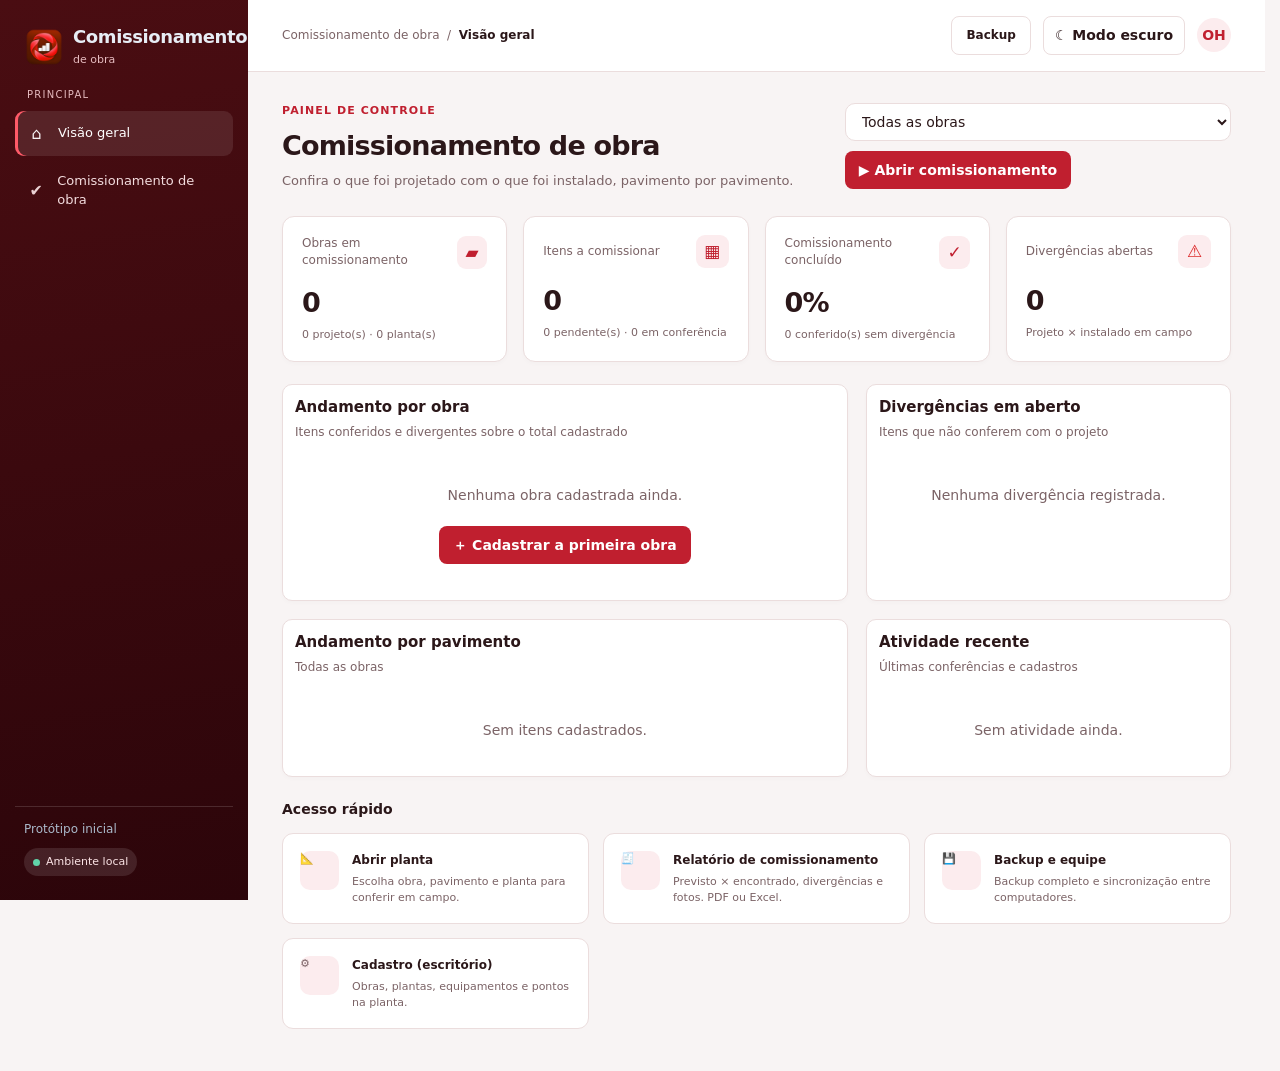
==== commit 02e6dbcd: "Add files via upload" ====
--- a/OrceHVAC_Prototipo_v1.html
+++ b/OrceHVAC_Prototipo_v1.html
@@ -11,11 +11,11 @@
 @media(max-width:1050px){.app{grid-template-columns:215px 1fr}.sidebar{padding:20px 11px}.content{padding:25px 22px}.topbar{padding:0 22px}.stats{grid-template-columns:repeat(2,1fr)}.layout-grid{grid-template-columns:1fr}.quick-grid{grid-template-columns:repeat(2,1fr)}}
 @media(max-width:680px){.budget-row{grid-template-columns:1fr auto}.budget-row .budget-status,.budget-row .budget-value{grid-column:auto}.module-grid{grid-template-columns:repeat(2,minmax(0,1fr))}.app{display:block}.sidebar{display:none}.topbar{height:61px;padding:0 16px}.mobile-menu{display:inline-flex;border:0;background:transparent;font-size:21px;margin-right:10px}.crumb{display:flex;align-items:center}.search{display:none}.content{padding:23px 15px}.heading{align-items:flex-start;flex-direction:column}.heading h1{font-size:24px}.stats{gap:10px}.stat{padding:14px}.stat-value{font-size:23px}.stat-top{font-size:11px}.layout-grid{gap:13px}.panel{padding:17px}.quick-grid{grid-template-columns:1fr}.quick-card{padding:14px}.top-right{gap:10px}}
 </style>
-<link rel="stylesheet" href="orcehvac.css"><link rel="icon" type="image/png" href="desktop/assets/orcehvac-icon-v1.png"><link rel="stylesheet" href="orcehvac-conferencia.css"><link rel="stylesheet" href="orcehvac-tema.css"><link rel="manifest" href="../manifest.webmanifest"><meta name="theme-color" content="#c01f2f"><meta name="apple-mobile-web-app-capable" content="yes"><meta name="mobile-web-app-capable" content="yes"><link rel="apple-touch-icon" href="../icon-192.png"></head>
+<link rel="stylesheet" href="orcehvac.css"><link rel="icon" type="image/png" href="icon-192.png"><link rel="stylesheet" href="orcehvac-conferencia.css"><link rel="stylesheet" href="orcehvac-tema.css"><link rel="manifest" href="manifest.webmanifest"><meta name="theme-color" content="#c01f2f"><meta name="apple-mobile-web-app-capable" content="yes"><meta name="mobile-web-app-capable" content="yes"><link rel="apple-touch-icon" href="icon-192.png"></head>
 <body>
 <div class="app">
 <aside class="sidebar">
-  <div class="brand"><div class="brand-mark"><img src="desktop/assets/orcehvac-icon-v1.png" alt="" width="38" height="38"></div><div><div class="brand-name">Comissionamento</div><div class="brand-sub">de obra</div></div></div>
+  <div class="brand"><div class="brand-mark"><img src="icon-192.png" alt="" width="38" height="38"></div><div><div class="brand-name">Comissionamento</div><div class="brand-sub">de obra</div></div></div>
   <div><div class="nav-label">Principal</div><nav class="nav" id="mainNav">
     <button class="active" data-page="inicio"><span class="ico">⌂</span>Visão geral</button>
     <button data-page="orcamentos"><span class="ico">▤</span>Orçamentos</button>
@@ -61,4 +61,4 @@
 </div>
 </main></div>
 <script src="orcehvac-base.js"></script>
-<script src="municipios-ibge.js"></script><script src="../shared/state-schema.js"></script><script src="orcehvac-storage.js"></script><script src="orcehvac.js"></script><script src="orcehvac-organization.js"></script><script src="orcehvac-modals.js"></script><script src="orcehvac-backup.js"></script><script src="orcehvac-desktop-ui.js"></script><script src="orcehvac-conferencia.js"></script><script src="pwa.js"></script></body></html>
+<script src="municipios-ibge.js"></script><script src="state-schema.js"></script><script src="orcehvac-storage.js"></script><script src="orcehvac.js"></script><script src="orcehvac-organization.js"></script><script src="orcehvac-modals.js"></script><script src="orcehvac-backup.js"></script><script src="orcehvac-desktop-ui.js"></script><script src="orcehvac-conferencia.js"></script><script src="pwa.js"></script></body></html>
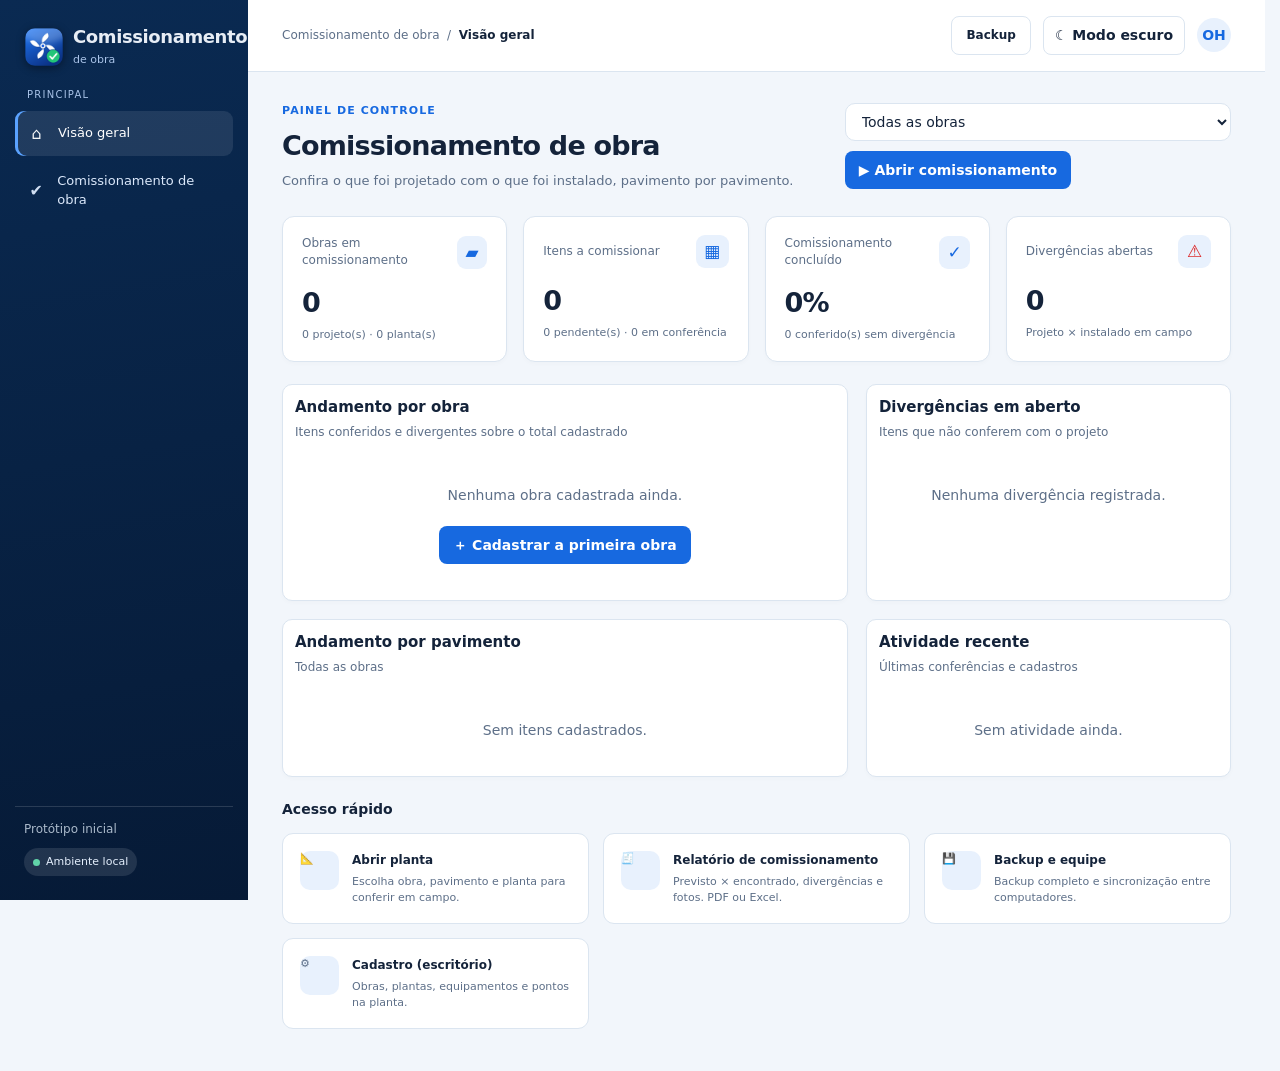
==== commit 281fc878: "Add files via upload" ====
--- a/OrceHVAC_Prototipo_v1.html
+++ b/OrceHVAC_Prototipo_v1.html
@@ -11,7 +11,7 @@
 @media(max-width:1050px){.app{grid-template-columns:215px 1fr}.sidebar{padding:20px 11px}.content{padding:25px 22px}.topbar{padding:0 22px}.stats{grid-template-columns:repeat(2,1fr)}.layout-grid{grid-template-columns:1fr}.quick-grid{grid-template-columns:repeat(2,1fr)}}
 @media(max-width:680px){.budget-row{grid-template-columns:1fr auto}.budget-row .budget-status,.budget-row .budget-value{grid-column:auto}.module-grid{grid-template-columns:repeat(2,minmax(0,1fr))}.app{display:block}.sidebar{display:none}.topbar{height:61px;padding:0 16px}.mobile-menu{display:inline-flex;border:0;background:transparent;font-size:21px;margin-right:10px}.crumb{display:flex;align-items:center}.search{display:none}.content{padding:23px 15px}.heading{align-items:flex-start;flex-direction:column}.heading h1{font-size:24px}.stats{gap:10px}.stat{padding:14px}.stat-value{font-size:23px}.stat-top{font-size:11px}.layout-grid{gap:13px}.panel{padding:17px}.quick-grid{grid-template-columns:1fr}.quick-card{padding:14px}.top-right{gap:10px}}
 </style>
-<link rel="stylesheet" href="orcehvac.css"><link rel="icon" type="image/png" href="icon-192.png"><link rel="stylesheet" href="orcehvac-conferencia.css"><link rel="stylesheet" href="orcehvac-tema.css"><link rel="manifest" href="manifest.webmanifest"><meta name="theme-color" content="#c01f2f"><meta name="apple-mobile-web-app-capable" content="yes"><meta name="mobile-web-app-capable" content="yes"><link rel="apple-touch-icon" href="icon-192.png"></head>
+<link rel="stylesheet" href="orcehvac.css"><link rel="icon" type="image/png" href="icon-192.png"><link rel="stylesheet" href="orcehvac-conferencia.css"><link rel="stylesheet" href="orcehvac-tema.css"><link rel="manifest" href="manifest.webmanifest"><meta name="theme-color" content="#1769e0"><meta name="apple-mobile-web-app-capable" content="yes"><meta name="mobile-web-app-capable" content="yes"><link rel="apple-touch-icon" href="icon-192.png"></head>
 <body>
 <div class="app">
 <aside class="sidebar">
--- a/orcehvac-conferencia.css
+++ b/orcehvac-conferencia.css
@@ -154,3 +154,12 @@
 .cf .rep-brand img{max-height:56px;max-width:180px;object-fit:contain}
 .cf .rep-sign{display:grid;grid-template-columns:1fr 1fr;gap:48px;margin:44px 8px 8px;text-align:center;break-inside:avoid}
 .cf .rep-sign .line{border-top:1px solid #444;margin-bottom:6px}
+
+.cf #stage.dxf{background:transparent;box-shadow:none;pointer-events:none}
+.cf #stage.dxf .mk{pointer-events:auto}
+.cf #pickcard{position:absolute;left:12px;bottom:12px;z-index:6;max-width:min(380px,calc(100% - 24px));max-height:60%;overflow:auto;background:var(--panel);color:var(--text);border:1px solid var(--line);border-radius:12px;box-shadow:0 8px 28px rgba(0,0,0,.28);padding:12px 14px;font-size:13px;cursor:default;touch-action:auto}
+.cf #pickcard .x{position:absolute;right:8px;top:6px;border:0;background:none;color:var(--muted);font-size:16px;cursor:pointer}
+.cf #pickcard .pk-l{font-size:11px;text-transform:uppercase;letter-spacing:.04em;color:var(--muted);margin-top:8px}
+.cf #pickcard .pk-v{font-weight:600;overflow-wrap:anywhere}
+.cf #pickcard .pk-it{margin-top:6px;padding:8px;border-radius:8px;background:var(--soft)}
+.cf #pickcard .pk-b{display:flex;gap:6px;flex-wrap:wrap;margin-top:6px}
--- a/orcehvac-tema.css
+++ b/orcehvac-tema.css
@@ -1,17 +1,18 @@
-/* Tema vermelho — Comissionamento de obra */
-:root{--navy:#4a0d12;--navy2:#6b1219;--blue:#c01f2f;--bg:#f8f4f4;--panel:#fff;--text:#2b1719;--muted:#7b6366;--line:#ebdddd;--soft:#fcecee;--input:#fff;--green:#147453;--orange:#986017;color-scheme:light}
-:root[data-theme=dark]{--navy:#1f0709;--navy2:#3b0e13;--blue:#ff6b78;--bg:#150d0e;--panel:#221517;--text:#f6e9ea;--muted:#c6a8ab;--line:#44292c;--soft:#321b1e;--input:#1a1012;--green:#72dbb5;--orange:#ffd18a;color-scheme:dark}
-.sidebar{background:linear-gradient(170deg,var(--navy),#2c050a)}
-.brand-mark{background:#c01f2f}
-.nav button{color:#f3dcde}.nav button.active{box-shadow:inset 3px 0 #ff5a68}
-.brand-sub,.nav-label{color:#e6bcc0}
-.local-pill{background:#ffffff1c;color:#fbe3e5}
-.bar{background:#e0707a}.bar.current{background:#c01f2f}
+/* Tema azul — Comissionamento de obra */
+:root{--navy:#0a2a52;--navy2:#123f78;--blue:#1769e0;--bg:#f2f6fb;--panel:#fff;--text:#14233a;--muted:#5d6f88;--line:#dbe5f0;--soft:#e8f1fd;--input:#fff;--green:#147453;--orange:#986017;color-scheme:light}
+:root[data-theme=dark]{--navy:#06142b;--navy2:#0d2a52;--blue:#5aa2ff;--bg:#0c1522;--panel:#142033;--text:#e8f0fb;--muted:#9db1cc;--line:#26364f;--soft:#192b45;--input:#0f1a2b;--green:#72dbb5;--orange:#ffd18a;color-scheme:dark}
+.sidebar{background:linear-gradient(170deg,var(--navy),#061a36)}
+.brand-mark{background:transparent!important;padding:0}
+.brand-mark img{border-radius:10px;box-shadow:0 2px 8px #0006}
+.nav button{color:#dbe8fb}.nav button.active{box-shadow:inset 3px 0 #5aa2ff}
+.brand-sub,.nav-label{color:#a9c3e8}
+.local-pill{background:#ffffff1c;color:#e3eefc}
+.bar{background:#7db1f5}.bar.current{background:#1769e0}
 .stat-icon{color:var(--blue)}
-:root[data-theme=dark] .btn.primary{color:#2b0508}
+:root[data-theme=dark] .btn.primary{color:#04152e}
 .artech-logo{display:none!important}
-.cf.office .seg button.on{background:#6b1219;color:#fff}
-.cf.office .btn:not(.sec):not(.red):not([style*=background]){background:#8c1d26;color:#fff}
+.cf.office .seg button.on{background:#0f4fb5;color:#fff}
+.cf.office .btn:not(.sec):not(.red):not([style*=background]){background:#1257c4;color:#fff}
 .cf-ov .empty{padding:24px;text-align:center;color:var(--muted)}
 .cf-ov .cf-tools{display:flex;gap:10px}
 .cf-ov .budget-row{display:grid;gap:14px;align-items:center;padding:13px 0;border-bottom:1px solid var(--line)}
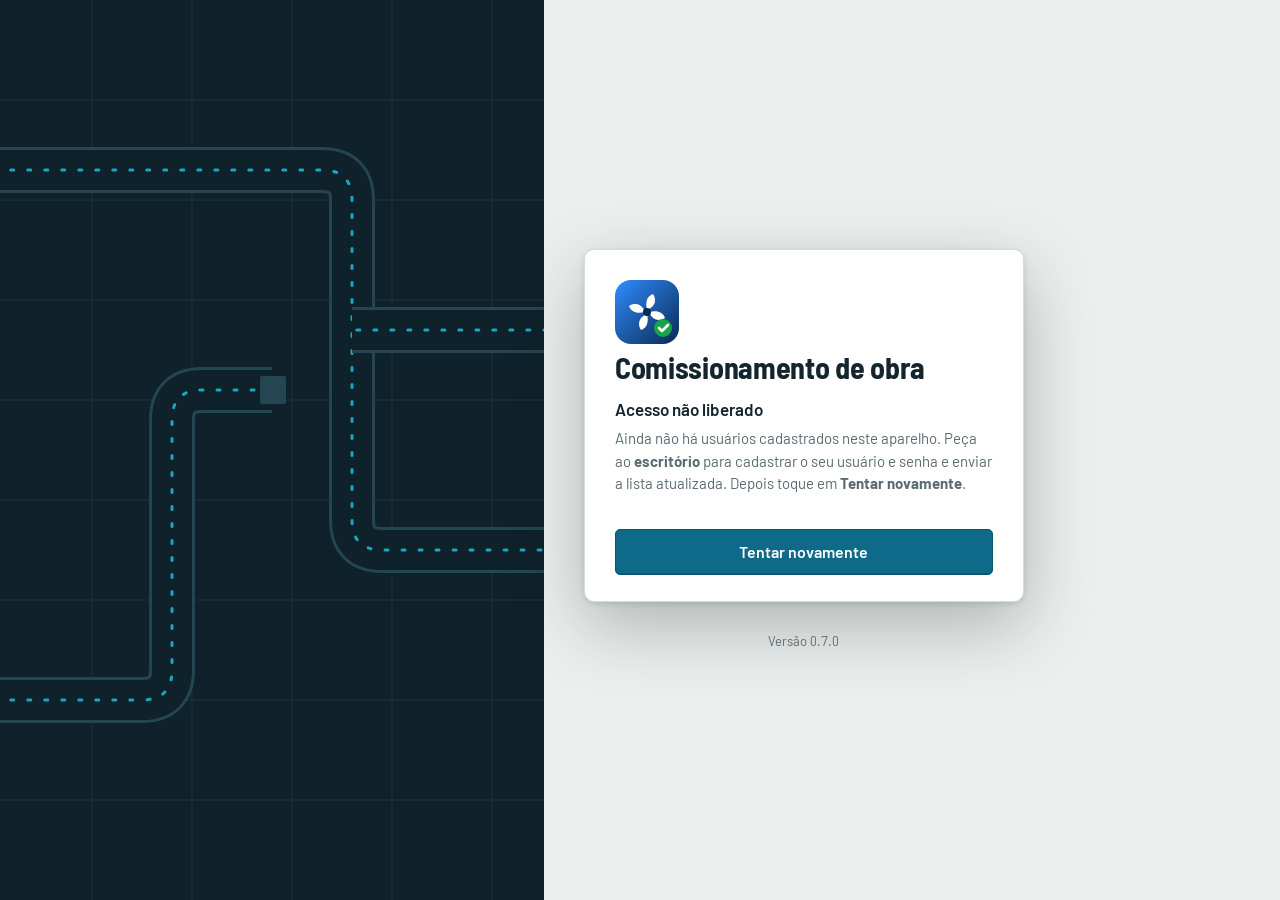
==== commit 7b84f5d1: "Add files via upload" ====
--- a/OrceHVAC_Prototipo_v1.html
+++ b/OrceHVAC_Prototipo_v1.html
@@ -11,7 +11,7 @@
 @media(max-width:1050px){.app{grid-template-columns:215px 1fr}.sidebar{padding:20px 11px}.content{padding:25px 22px}.topbar{padding:0 22px}.stats{grid-template-columns:repeat(2,1fr)}.layout-grid{grid-template-columns:1fr}.quick-grid{grid-template-columns:repeat(2,1fr)}}
 @media(max-width:680px){.budget-row{grid-template-columns:1fr auto}.budget-row .budget-status,.budget-row .budget-value{grid-column:auto}.module-grid{grid-template-columns:repeat(2,minmax(0,1fr))}.app{display:block}.sidebar{display:none}.topbar{height:61px;padding:0 16px}.mobile-menu{display:inline-flex;border:0;background:transparent;font-size:21px;margin-right:10px}.crumb{display:flex;align-items:center}.search{display:none}.content{padding:23px 15px}.heading{align-items:flex-start;flex-direction:column}.heading h1{font-size:24px}.stats{gap:10px}.stat{padding:14px}.stat-value{font-size:23px}.stat-top{font-size:11px}.layout-grid{gap:13px}.panel{padding:17px}.quick-grid{grid-template-columns:1fr}.quick-card{padding:14px}.top-right{gap:10px}}
 </style>
-<link rel="stylesheet" href="orcehvac.css"><link rel="icon" type="image/png" href="icon-192.png"><link rel="stylesheet" href="orcehvac-conferencia.css"><link rel="stylesheet" href="orcehvac-tema.css"><link rel="manifest" href="manifest.webmanifest"><meta name="theme-color" content="#1769e0"><meta name="apple-mobile-web-app-capable" content="yes"><meta name="mobile-web-app-capable" content="yes"><link rel="apple-touch-icon" href="icon-192.png"></head>
+<link rel="stylesheet" href="orcehvac.css"><link rel="icon" type="image/png" href="icon-192.png"><link rel="stylesheet" href="orcehvac-conferencia.css"><link rel="stylesheet" href="orcehvac-tema.css"><link rel="stylesheet" href="orcehvac-visual.css"><link rel="manifest" href="manifest.webmanifest"><meta name="theme-color" content="#1769e0"><meta name="apple-mobile-web-app-capable" content="yes"><meta name="mobile-web-app-capable" content="yes"><link rel="apple-touch-icon" href="icon-192.png"></head>
 <body>
 <div class="app">
 <aside class="sidebar">
--- a/orcehvac-conferencia.css
+++ b/orcehvac-conferencia.css
@@ -163,3 +163,105 @@
 .cf #pickcard .pk-v{font-weight:600;overflow-wrap:anywhere}
 .cf #pickcard .pk-it{margin-top:6px;padding:8px;border-radius:8px;background:var(--soft)}
 .cf #pickcard .pk-b{display:flex;gap:6px;flex-wrap:wrap;margin-top:6px}
+
+.cf #dxfnote{position:absolute;left:12px;top:12px;max-width:min(560px,calc(100% - 24px));z-index:6;background:#fff8e1;color:#5b4300;border:1px solid #f0cf65;border-radius:10px;padding:10px 34px 10px 12px;font-size:13px;box-shadow:0 4px 16px rgba(0,0,0,.18);cursor:default}
+.cf #dxfnote div+div{margin-top:6px}
+.cf #dxfnote .x{position:absolute;right:8px;top:6px;border:0;background:none;font-size:16px;cursor:pointer;color:#5b4300}
+
+.cf #hlnote{position:absolute;right:12px;top:12px;z-index:5;max-width:min(420px,70%);background:var(--panel);color:var(--text);border:1px solid var(--line);border-radius:10px;padding:8px 12px;font-size:13px;box-shadow:0 4px 16px rgba(0,0,0,.2);cursor:default}
+.cf #dxfnote summary{cursor:pointer;font-weight:600;list-style:none}.cf #dxfnote summary::-webkit-details-marker{display:none}.cf #dxfnote details>div{margin-top:8px}
+
+.cf .dxq{padding:6px 10px;border:1px solid var(--line);border-radius:8px;background:var(--input);color:var(--text);font:inherit;min-width:190px}
+
+.cf #pickcard{border-left:5px solid var(--blue);min-width:260px}
+.cf #pickcard .pk-t{font-size:17px;font-weight:700;line-height:1.25;padding-right:22px;overflow-wrap:anywhere}
+.cf #pickcard .pk-chips{display:flex;flex-wrap:wrap;gap:6px;margin-top:8px}
+.cf #pickcard .pk-chip{background:var(--soft);color:var(--text);border-radius:999px;padding:3px 10px;font-size:12px;font-weight:600}
+.cf #pickcard .pk-chip.c{background:var(--blue);color:#fff}
+.cf #pickcard .pk-chip.g{font-weight:500;color:var(--muted)}
+.cf #hlnote .hl-list{display:flex;flex-wrap:wrap;gap:5px;margin-top:8px;max-height:96px;overflow:auto}
+.cf #hlnote .hl-go{background:var(--soft);border:1px solid var(--line);border-radius:999px;padding:2px 9px;font-size:12px;font-weight:600;text-decoration:none;color:var(--text)}
+.cf #roomSel{max-width:240px}
+.hl-list{display:flex;flex-wrap:wrap;gap:5px;margin-top:6px}
+.hl-go{background:var(--soft,#eef3fb);border:1px solid var(--line,#d5deec);border-radius:999px;padding:2px 9px;font-size:12px;font-weight:600;text-decoration:none;color:var(--text,#0a2a52)}
+.cf .grp-bar{display:flex;justify-content:space-between;align-items:center;padding:10px 14px;border-bottom:1px solid var(--line)}
+.cf .grp-bar label{display:flex;gap:8px;align-items:center;font-weight:600;cursor:pointer;margin:0}
+.cf table.tbl-it tr.grp td{background:var(--soft);padding:9px 14px;border-top:2px solid var(--line);font-size:13px;letter-spacing:.01em}
+.cf .cat-pill{background:var(--soft);border-radius:999px;padding:2px 10px;font-size:12px;font-weight:600;white-space:nowrap}
+.cf .cad-sum{display:flex;gap:12px;align-items:center;flex-wrap:wrap;margin-top:12px;padding:12px;border-radius:12px;background:var(--soft)}
+.cf .cad-n{display:flex;flex-direction:column;align-items:center;min-width:84px}.cf .cad-n b{font-size:26px;color:var(--blue);line-height:1}.cf .cad-n span{font-size:11px;text-transform:uppercase;letter-spacing:.04em;color:var(--muted)}
+.cf .cad-chips,.cf .cad-tags{display:flex;gap:6px;flex-wrap:wrap}
+.cf .cad-list{max-height:220px;overflow:auto;margin-top:10px;border:1px solid var(--line);border-radius:10px}
+.cf .cad-r{display:flex;justify-content:space-between;gap:10px;padding:7px 12px;border-bottom:1px solid var(--line);font-size:13px}.cf .cad-r:last-child{border:0}
+.cf .cad-tags .pk-chip,.cf .cad-chips .pk-chip{background:var(--soft);color:var(--text);border-radius:999px;padding:3px 10px;font-size:12px;font-weight:600}
+.cf .cad-chips .pk-chip.c{background:var(--blue);color:#fff}
+.cf .mbox .pk-l{font-size:11px;text-transform:uppercase;letter-spacing:.04em;color:var(--muted);margin:12px 0 6px}
+.cf table.tbl-it tr.grp{cursor:pointer}
+.cf table.tbl-it tr.grp:hover td{background:var(--soft-2,#dfe9f8)}
+.cf table.tbl-it tr.grp td{display:table-cell}
+.cf .grp-ar{display:inline-block;width:16px;color:var(--blue);font-weight:700}
+.cf .grp-n{background:var(--blue);color:#fff;border-radius:999px;padding:1px 9px;font-size:12px;font-weight:700;margin:0 8px 0 4px}
+.cf .grp-st{float:right;display:inline-flex;gap:5px}
+.cf .grp-btns{display:flex;gap:8px;align-items:center}
+.cf .btn.grp-ok{background:#16a34a;color:#fff;border:0;padding:3px 12px;font-size:12px;margin-right:4px}
+.cf .btn.grp-ok:hover{background:#15803d}
+.cf .grp-pct{font-weight:700;font-size:12px;color:var(--muted);align-self:center;margin-right:2px}
+.cf .batch-list{max-height:50vh;overflow:auto;border:1px solid var(--line);border-radius:10px;margin-top:10px}
+.cf .batch-r{display:flex;gap:12px;align-items:flex-start;padding:9px 14px;border-bottom:1px solid var(--line);cursor:pointer;margin:0}
+.cf .batch-r:last-child{border:0}.cf .batch-r:hover{background:var(--soft)}
+.cf .batch-r input{width:20px;height:20px;margin-top:2px;flex:none}
+.cf .adm-help{margin:4px 2px 14px;font-size:14px}
+.cf .stp-head{display:flex;justify-content:space-between;align-items:center;gap:16px;flex-wrap:wrap;background:var(--soft);border:1px solid var(--line);border-left:5px solid var(--blue);border-radius:12px;padding:14px 18px;margin-bottom:14px}
+.cf .stp-head b{font-size:16px}.cf .stp-prog{min-width:200px;display:flex;flex-direction:column;gap:4px;align-items:flex-end}
+.cf .stp-bar{width:200px;height:8px;border-radius:99px;background:var(--line);overflow:hidden}.cf .stp-bar span{display:block;height:100%;background:var(--blue);border-radius:99px}
+.cf .stp{display:flex;gap:16px;background:var(--panel);border:1px solid var(--line);border-radius:14px;padding:16px 18px;margin-bottom:12px;position:relative}
+.cf .stp-n{flex:none;width:38px;height:38px;border-radius:50%;display:flex;align-items:center;justify-content:center;font-weight:800;font-size:17px;background:var(--soft);color:var(--muted);border:2px solid var(--line)}
+.cf .stp.cur{border-color:var(--blue);box-shadow:0 0 0 3px rgba(23,105,224,.12)}.cf .stp.cur .stp-n{background:var(--blue);color:#fff;border-color:var(--blue)}
+.cf .stp.ok .stp-n{background:#16a34a;color:#fff;border-color:#16a34a}
+.cf .stp.lock{opacity:.6}.cf .stp.info{background:var(--soft);border-style:dashed}.cf .stp.info .stp-n{background:transparent;border:0;font-size:26px}
+.cf .stp-b{flex:1;min-width:0}.cf .stp-b h3{margin:0 0 2px;font-size:17px}.cf .stp-b p{margin:0 0 10px}
+.cf .stp-tag{font-size:11px;font-weight:700;background:var(--blue);color:#fff;border-radius:99px;padding:2px 9px;vertical-align:middle;margin-left:6px}
+.cf .stp-act{display:flex;gap:8px;flex-wrap:wrap;margin-top:10px}.cf .stp-stat{margin-top:4px}.cf .stp-stat b{font-size:20px;color:var(--blue)}
+.cf .stp-lock{color:var(--muted);font-size:13px}
+.cf .usr-av{display:inline-flex;align-items:center;justify-content:center;width:44px;height:44px;border-radius:50%;color:#fff;font-weight:800;font-size:16px;flex:none}
+.cf .usr-av.sm{width:26px;height:26px;font-size:11px;vertical-align:middle}
+.cf .usr-grid{display:grid;grid-template-columns:repeat(auto-fill,minmax(150px,1fr));gap:10px;margin:12px 0}
+.cf .usr-card{position:relative;display:flex;flex-direction:column;align-items:center;gap:6px;padding:16px 10px;border:2px solid var(--line);border-radius:14px;background:var(--panel);color:var(--text);cursor:pointer;font:inherit;text-align:center}
+.cf .usr-card:hover{border-color:var(--blue);background:var(--soft)}.cf .usr-card.on{border-color:var(--blue);background:var(--soft)}
+.cf .usr-card b{font-size:14px;overflow-wrap:anywhere}.cf .usr-card .muted{font-size:12px}
+.cf .usr-on{background:var(--blue);color:#fff;border-radius:99px;padding:1px 9px;font-size:11px;font-weight:700}
+.cf .usr-card .usr-on{position:absolute;top:8px;right:8px}
+.cf .usr-new{display:grid;grid-template-columns:1fr 190px auto;gap:10px;align-items:end;padding-top:12px;border-top:1px solid var(--line);margin-top:6px}
+.cf .usr-row{display:flex;gap:12px;align-items:center;flex:1;min-width:0}
+@media(max-width:640px){.cf .usr-new{grid-template-columns:1fr}}
+/* ===== LOGIN ===== */
+.cf.cf-login{min-height:calc(100vh - 80px);display:flex;align-items:center;justify-content:center;padding:24px;background:radial-gradient(1200px 500px at 50% -10%,rgba(23,105,224,.16),transparent 70%)}
+.cf-login .lg-wrap{width:100%;max-width:520px;display:flex;flex-direction:column;align-items:center;gap:14px}
+.cf-login .lg-card{width:100%;background:var(--panel);border:1px solid var(--line);border-radius:22px;padding:34px 34px 30px;box-shadow:0 20px 60px rgba(10,42,82,.16);text-align:center}
+.cf-login .lg-logo{display:flex;justify-content:center;margin-bottom:10px}
+.cf-login h1{margin:4px 0 2px;font-size:24px;letter-spacing:-.01em}
+.cf-login .lg-sub{font-size:16px;font-weight:700;margin:14px 0 6px;color:var(--text)}
+.cf-login .lg-p{text-align:left;margin:4px 0 12px;font-size:14px}
+.cf-login .lg-foot{font-size:12px;color:var(--muted)}
+.cf-login .usr-grid{grid-template-columns:repeat(auto-fill,minmax(140px,1fr));margin:14px 0 4px}
+.cf-login .usr-card{padding:18px 10px}
+.cf-login .usr-av.big{width:64px;height:64px;font-size:22px}
+.cf-login .lg-who{display:flex;flex-direction:column;align-items:center;gap:4px;margin:14px 0 12px}.cf-login .lg-who b{font-size:19px}
+.cf-login .fld{text-align:left;margin-bottom:12px}
+.cf-login .lg-pw{position:relative}.cf-login .lg-pw input{width:100%;padding-right:44px}
+.cf-login .lg-eye{position:absolute;right:6px;top:50%;transform:translateY(-50%);border:0;background:none;font-size:18px;cursor:pointer;opacity:.7}
+.cf-login input[type=password],.cf-login input[type=text]{font-size:16px;padding:12px 14px}
+.cf-login .lg-keep{display:flex;gap:8px;align-items:center;justify-content:flex-start;font-size:14px;margin:4px 0 14px;cursor:pointer}
+.cf-login .lg-go{width:100%;padding:13px;font-size:16px;font-weight:700}
+.cf-login .lg-links{display:flex;justify-content:space-between;margin-top:14px;font-size:13px}
+.cf-login .lg-err{color:#dc2626;font-weight:600;min-height:22px;text-align:left;font-size:14px}
+.cf-login .lg-err.shake{animation:lgshake .35s}
+@keyframes lgshake{0%,100%{transform:translateX(0)}25%{transform:translateX(-6px)}75%{transform:translateX(6px)}}
+.cf-login .lg-ok{background:#dcfce7;color:#166534;border-radius:10px;padding:8px 12px;margin:8px 0;font-size:14px;font-weight:600}
+.cf-login .lg-code{font-size:30px;font-weight:800;letter-spacing:.14em;padding:18px;border-radius:14px;background:var(--soft);margin:8px 0 18px}
+.cf .usr-av.big{width:64px;height:64px;font-size:22px}
+.cf .acc{text-align:center}.cf .acc-btns{display:flex;flex-direction:column;gap:8px;margin-top:10px}
+.cf .usr-btn span{max-width:160px;overflow:hidden;text-overflow:ellipsis;white-space:nowrap;display:inline-block;vertical-align:middle}
+.cf .usr-roles{display:grid;grid-template-columns:repeat(auto-fit,minmax(200px,1fr));gap:10px;margin:10px 0 14px}
+.cf .usr-roles>div{background:var(--soft);border-radius:10px;padding:10px 12px;display:flex;flex-direction:column;gap:2px;font-size:13px}
+.cf .lg-det{margin:6px 0 4px;text-align:left}.cf .lg-det summary{cursor:pointer;font-size:13px;padding:6px 0}.cf .lg-det .fld{margin-top:8px}
--- a/orcehvac-visual.css
+++ b/orcehvac-visual.css
@@ -0,0 +1,243 @@
+/* =====================================================================
+   VISUAL — Comissionamento de obra
+   Ideia: prancheta de engenharia de climatização.
+   Papel frio, tinta azul-petróleo, aço galvanizado, ar (ciano).
+   TAG de equipamento = plaqueta. Status = fita de sinalização.
+   Fontes: Barlow (texto) e Barlow Semi Condensed (títulos, TAGs, números).
+   ===================================================================== */
+@font-face{font-family:"Barlow";font-weight:400;font-style:normal;font-display:swap;src:url(bw-400.woff2) format("woff2")}
+@font-face{font-family:"Barlow";font-weight:500;font-style:normal;font-display:swap;src:url(bw-500.woff2) format("woff2")}
+@font-face{font-family:"Barlow";font-weight:600;font-style:normal;font-display:swap;src:url(bw-600.woff2) format("woff2")}
+@font-face{font-family:"Barlow";font-weight:700;font-style:normal;font-display:swap;src:url(bw-700.woff2) format("woff2")}
+@font-face{font-family:"Barlow Semi Condensed";font-weight:500;font-style:normal;font-display:swap;src:url(bc-500.woff2) format("woff2")}
+@font-face{font-family:"Barlow Semi Condensed";font-weight:600;font-style:normal;font-display:swap;src:url(bc-600.woff2) format("woff2")}
+@font-face{font-family:"Barlow Semi Condensed";font-weight:700;font-style:normal;font-display:swap;src:url(bc-700.woff2) format("woff2")}
+
+:root{
+  --ink:#12262F;--ink2:#1B3A47;--steel:#4F6773;
+  --navy:#0F222B;--navy2:#1B3A47;
+  --blue:#0E6A88;--blue-d:#0A546D;--air:#19A7C4;
+  --bg:#ECEFED;--panel:#FFFFFF;--text:#14252D;--muted:#5A6B73;--line:#D5DCDA;--soft:#E3ECEC;--input:#FFFFFF;
+  --green:#18794E;--orange:#8A5A00;
+  --verde:#1F8A5B;--vermelho:#C5372F;--amarelo:#E0A100;--azul:#2D6CC0;
+  --f-txt:"Barlow",ui-sans-serif,system-ui,"Segoe UI",sans-serif;
+  --f-cond:"Barlow Semi Condensed","Barlow",ui-sans-serif,system-ui,sans-serif;
+  --r:8px;--r-s:5px;
+  --sombra:0 1px 0 rgba(15,34,43,.04),0 1px 2px rgba(15,34,43,.05);
+  --sombra-g:0 24px 70px rgba(10,28,36,.28),0 2px 6px rgba(10,28,36,.12);
+}
+:root[data-theme=dark]{
+  --ink:#E7EFF1;--ink2:#BFD0D6;--steel:#8FA6AF;
+  --navy:#0A1419;--navy2:#142A33;
+  --blue:#46C2DB;--blue-d:#2FA9C3;--air:#46C2DB;
+  --bg:#0D171C;--panel:#142129;--text:#E5EEF0;--muted:#9BB0B7;--line:#25363F;--soft:#1A2D36;--input:#0F1B21;
+  --green:#6FD9AE;--orange:#F3C877;
+  --sombra:none;--sombra-g:0 24px 70px rgba(0,0,0,.55);
+}
+
+/* ---------- base ---------- */
+html{-webkit-text-size-adjust:100%}
+body{font:15px/1.5 var(--f-txt);background:var(--bg);color:var(--text);padding:0;font-variant-numeric:tabular-nums}
+h1,h2,h3,h4{font-family:var(--f-cond);letter-spacing:-.005em}
+::selection{background:var(--air);color:#fff}
+:focus-visible{outline:2px solid var(--air);outline-offset:2px}
+button:focus-visible,.cf button:focus-visible{outline:2px solid var(--air);outline-offset:2px}
+.app{grid-template-columns:236px 1fr}
+.content{max-width:1560px;padding:30px 36px 56px}
+
+/* ---------- menu lateral ---------- */
+.sidebar{background:var(--navy);background-image:none;padding:22px 14px;gap:26px;border-right:1px solid rgba(255,255,255,.04)}
+.brand{gap:12px;padding:2px 6px 0}
+.brand-mark img{border-radius:9px;box-shadow:none;width:40px;height:40px}
+.brand-name{font:700 19px/1.05 var(--f-cond);letter-spacing:.005em;color:#F2F7F8}
+.brand-sub{font:500 13px var(--f-txt);color:#8FB0BB;margin-top:3px}
+.nav-label{display:none}
+.nav{gap:3px;display:flex;flex-direction:column}
+.nav button{font:500 15px var(--f-txt);color:#C3D4DA;padding:11px 12px 11px 14px;border-radius:var(--r-s);position:relative;transition:background .15s,color .15s}
+.nav button:hover{background:rgba(255,255,255,.06);color:#fff}
+.nav button.active{background:rgba(25,167,196,.14);color:#fff;box-shadow:none}
+.nav button.active::before{content:"";position:absolute;left:0;top:8px;bottom:8px;width:3px;border-radius:2px;background:var(--air)}
+.nav .ico{opacity:.9}
+.side-bottom{border-color:rgba(255,255,255,.08);color:#7F9CA7;font-size:13px}
+.local-pill{background:rgba(255,255,255,.07);color:#B5CBD2;border-radius:4px;font-size:12px}
+
+/* ---------- barra superior ---------- */
+.topbar{height:62px;background:var(--panel);border-bottom:1px solid var(--line);padding:0 36px}
+.crumb{color:var(--muted);font-size:14px}.crumb strong{color:var(--text);font-weight:600}
+.avatar{border-radius:50%;background:var(--soft);color:var(--blue);font:700 13px var(--f-cond);letter-spacing:.02em}
+.theme-toggle,.top-right .btn{font-weight:600}
+
+/* ---------- títulos de página ---------- */
+.eyebrow{display:none}
+.heading{margin-bottom:20px;align-items:flex-end}
+.heading h1,.cf #cfHead h1{font:700 36px/1.05 var(--f-cond);letter-spacing:-.012em;margin:0;color:var(--text)}
+.heading p,.cf #cfHead p{margin:8px 0 0;color:var(--muted);font-size:15px;max-width:62ch}
+
+/* ---------- botões ---------- */
+.btn,.cf .btn{font:600 14px/1 var(--f-txt);min-height:38px;padding:0 15px;border-radius:var(--r-s);border:1px solid var(--line);background:var(--panel);color:var(--text);box-shadow:var(--sombra);transition:background .12s,border-color .12s,transform .06s}
+.btn:active,.cf .btn:active{transform:translateY(1px)}
+.btn.primary,.cf .btn:not(.sec):not(.red):not(.sm.sec),.cf.office .btn:not(.sec):not(.red):not([style*=background]){background:var(--blue);border-color:var(--blue-d);color:#fff;box-shadow:inset 0 -1px 0 rgba(0,0,0,.18)}
+.btn.primary:hover,.cf .btn:not(.sec):not(.red):hover{background:var(--blue-d)}
+:root[data-theme=dark] .btn.primary,:root[data-theme=dark] .cf .btn:not(.sec):not(.red){color:#06222B}
+.cf .btn.sec,.btn.sec{background:var(--panel);color:var(--text);border-color:var(--line)}
+.cf .btn.sec:hover,.btn.sec:hover{background:var(--soft);border-color:var(--steel)}
+.cf .btn.red{background:var(--vermelho);border-color:#9F2A24;color:#fff}
+.cf .btn.sm{min-height:32px;padding:0 11px;font-size:13px}
+.cf .btn.big{min-height:46px;font-size:16px}
+.cf .btn:disabled{opacity:.5}
+
+/* ---------- campos ---------- */
+.cf input[type=text],.cf input[type=search],.cf input[type=number],.cf input[type=password],.cf select,.cf textarea,.field input,.field select,.field textarea{font:400 15px var(--f-txt);background:var(--input);border:1px solid var(--line);border-radius:var(--r-s);min-height:40px;padding:8px 11px;color:var(--text)}
+.cf input:focus,.cf select:focus,.cf textarea:focus{outline:0;border-color:var(--air);box-shadow:0 0 0 3px rgba(25,167,196,.22)}
+.cf label{font:600 13px var(--f-txt);color:var(--steel);letter-spacing:0;margin-bottom:5px}
+.cf input::placeholder,.cf textarea::placeholder{color:#8A9AA1}
+
+/* ---------- abas (sublinhado, não botões) ---------- */
+.cf .module-tabs{display:flex;gap:4px;border-bottom:1px solid var(--line);margin:0 0 20px;padding:0;background:none;flex-wrap:wrap}
+.cf .module-tabs button{background:none;border:0;border-bottom:3px solid transparent;border-radius:0;box-shadow:none;margin-bottom:-1px;padding:10px 16px 9px;font:600 16px var(--f-cond);color:var(--muted);letter-spacing:.005em;min-height:0}
+.cf .module-tabs button:hover{color:var(--text);background:none}
+.cf .module-tabs button.active{color:var(--blue);border-bottom-color:var(--air);background:none}
+.cf .tabs{display:flex;gap:6px;flex-wrap:wrap;margin:6px 0 16px}
+.cf .tabs button{background:var(--panel);border:1px solid var(--line);border-radius:var(--r-s);padding:8px 13px;font:600 14px var(--f-txt);color:var(--steel);min-height:0;box-shadow:none}
+.cf .tabs button.on{background:var(--ink2);border-color:var(--ink2);color:#fff}
+:root[data-theme=dark] .cf .tabs button.on{background:var(--blue);border-color:var(--blue);color:#06222B}
+
+/* ---------- cartões e painéis ---------- */
+.cf .card,.stat,.quick-card,.folder,.module-tile{background:var(--panel);border:1px solid var(--line);border-radius:var(--r);box-shadow:var(--sombra)}
+.cf .card{padding:18px 20px}
+.cf .card h2,.cf .card h3{font:700 22px/1.15 var(--f-cond);margin:0 0 4px;letter-spacing:-.003em}
+.cf .panel{border-radius:var(--r);border:1px solid var(--line);box-shadow:none}
+.cf .panel h4{font:700 17px var(--f-cond);text-transform:none;letter-spacing:0;margin:0 0 12px;color:var(--text)}
+.cf .muted,.muted{color:var(--muted)}
+
+/* ---------- indicadores: número grande + fita lateral ---------- */
+.cf .kpis{gap:10px}
+.cf .kpi{background:var(--panel);border:1px solid var(--line);border-left-width:5px;border-radius:var(--r-s);box-shadow:var(--sombra);padding:11px 15px 12px}
+.cf .kpi b{font:700 34px/1 var(--f-cond);letter-spacing:-.01em;display:block}
+.cf .kpi span{font:500 13px var(--f-txt);color:var(--muted);margin-top:4px;display:block}
+.cf .kpi.k-conferido{border-left-color:var(--verde)}
+.cf .kpi.k-divergente{border-left-color:var(--vermelho)}
+.cf .kpi.k-pendente{border-left-color:var(--amarelo)}
+.cf .kpi.k-em_conferencia{border-left-color:var(--azul)}
+.cf .kpi.k-pct{border-left-color:var(--steel)}
+
+/* ---------- chips de status (etiqueta de duto) ---------- */
+.cf .chip{font:600 13px/1 var(--f-cond);letter-spacing:.015em;border-radius:3px;padding:5px 9px 5px 8px;display:inline-flex;align-items:center;gap:6px;border:0}
+.cf .chip::before{content:"";width:7px;height:7px;border-radius:50%;background:currentColor;opacity:.85}
+.cf .chip.s-conferido{background:var(--verde);color:#fff}
+.cf .chip.s-divergente{background:var(--vermelho);color:#fff}
+.cf .chip.s-pendente{background:var(--amarelo);color:#2B2000}
+.cf .chip.s-em_conferencia{background:var(--azul);color:#fff}
+.cf .cat-pill{font:500 13px var(--f-txt);background:var(--soft);color:var(--ink2);border-radius:3px;padding:3px 8px;border:0}
+:root[data-theme=dark] .cf .cat-pill{color:var(--blue)}
+
+/* ---------- tabelas ---------- */
+.cf table{border-collapse:separate;border-spacing:0;font-size:15px}
+.cf th{background:var(--panel);color:var(--steel);font:600 13px var(--f-txt);text-transform:none;letter-spacing:0;text-align:left;padding:11px 12px;border-bottom:2px solid var(--ink2);position:sticky;top:0}
+:root[data-theme=dark] .cf th{border-bottom-color:var(--steel)}
+.cf td{padding:11px 12px;border-bottom:1px solid var(--line);vertical-align:middle}
+.cf tr.click{cursor:pointer;transition:background .1s}
+.cf tr.click:hover td{background:var(--soft)}
+/* TAG como plaqueta de equipamento */
+.cf table.tbl-it td:nth-child(2) b{font:700 15px/1 var(--f-cond);letter-spacing:.04em;color:var(--ink);background:linear-gradient(#F6F8F7,#E9EEEC);border:1px solid #B9C5C4;border-radius:3px;padding:4px 8px;display:inline-block;box-shadow:inset 0 1px 0 #fff,0 1px 0 rgba(15,34,43,.06)}
+:root[data-theme=dark] .cf table.tbl-it td:nth-child(2) b{background:#1B2E37;border-color:#34505C;color:var(--text);box-shadow:none}
+.cf table.tbl-it tr.grp td{background:var(--soft);border-bottom:1px solid var(--line);padding:9px 12px}
+.cf .grp-n{font:700 15px var(--f-cond)}
+.cf .grp-bar{padding:10px 14px;border-bottom:1px solid var(--line);background:var(--panel)}
+.cf .btn.grp-ok{background:var(--verde);border-color:#17694A;color:#fff}
+
+/* ---------- janelas (modais) ---------- */
+.cf #cfModal{background:rgba(10,24,30,.55);backdrop-filter:blur(3px)}
+.cf .mbox{background:var(--panel);border:1px solid var(--line);border-radius:10px;box-shadow:var(--sombra-g);padding:22px 24px}
+.cf .mbox h3{font:700 26px/1.1 var(--f-cond);letter-spacing:-.005em;margin:0 0 14px}
+.cf .mfoot{border-top:1px solid var(--line);margin-top:18px;padding-top:14px}
+.cf .panel.proj{background:var(--soft);border-color:transparent}
+.cf .panel.obra{background:var(--panel)}
+.cf .pr label{font:600 13px var(--f-txt);color:var(--steel)}
+.cf .pr .v{font:500 17px var(--f-cond);letter-spacing:.01em}
+.cf .pr .v.ok,.cf input.ok{background:rgba(31,138,91,.10);border-color:var(--verde)}
+.cf .pr .v.bad,.cf input.bad{background:rgba(197,55,47,.09);border-color:var(--vermelho)}
+dialog{border-radius:10px;box-shadow:var(--sombra-g)}
+.toast{background:var(--ink2);color:#fff;border-radius:6px;font:500 14px var(--f-txt);border-left:4px solid var(--air)}
+
+/* ---------- visão geral ---------- */
+.stats{gap:12px}
+.stat{padding:16px 18px;border-radius:var(--r);transition:border-color .15s}
+.stat:hover{border-color:var(--air)}
+.stat-top{font:500 14px var(--f-txt);color:var(--muted)}
+.stat-icon{border-radius:6px;background:var(--soft);color:var(--blue)}
+.stat-value{font:700 40px/1 var(--f-cond);letter-spacing:-.015em;margin:12px 0 6px}
+.stat-foot{font-size:13px;color:var(--muted)}
+.cf-ov .cfbar,.cf .cfbar{border-radius:2px;height:10px}
+.bar{background:#7FB8C7}.bar.current{background:var(--blue)}
+.activity-icon{border-radius:6px;background:var(--soft);color:var(--blue)}
+
+/* ---------- planta ---------- */
+.cf .tb{gap:8px}
+.cf #vp{border:1px solid var(--line);border-radius:var(--r);overflow:hidden}
+.cf #side{background:var(--panel);border-left:1px solid var(--line)}
+.cf #side h4{font:700 15px var(--f-cond);text-transform:none;letter-spacing:0;color:var(--text)}
+.cf .si{border-radius:var(--r-s)}
+.cf .fchip{border-radius:3px;font-weight:600}
+.cf #pickcard,.cf #hlnote,.cf #dxfnote{border-radius:var(--r);border:1px solid var(--line);box-shadow:var(--sombra-g)}
+
+/* ---------- administração ---------- */
+.cf .stp{border-radius:var(--r);border:1px solid var(--line)}
+.cf .stp-n{font:700 17px var(--f-cond);border-radius:50%}
+.cf .stp.cur{border-color:var(--air);box-shadow:0 0 0 3px rgba(25,167,196,.14)}
+.cf .stp-b h3{font:700 20px var(--f-cond)}
+.cf .usr-card{border-radius:var(--r);border:1px solid var(--line);background:var(--panel);transition:border-color .12s,background .12s}
+.cf .usr-card:hover{border-color:var(--air);background:var(--soft)}
+.cf .usr-card b{font:700 17px var(--f-cond)}
+.cf .usr-roles>div{border-radius:var(--r-s);background:var(--soft)}
+
+/* ---------- login: tela inteira, sem o menu do app ---------- */
+body:has(.cf-login) .sidebar,body:has(.cf-login) .topbar{display:none}
+body:has(.cf-login) .app{grid-template-columns:1fr}
+body:has(.cf-login) .content{padding:0;max-width:none}
+.cf.cf-login{min-height:100vh;display:grid;grid-template-columns:minmax(300px,43%) 1fr;background:var(--bg);margin:0;padding:0}
+.cf-login::before{content:"";background-color:#0F222B;background-image:url("data:image/svg+xml;utf8,%3Csvg xmlns='http://www.w3.org/2000/svg' viewBox='0 0 560 900' preserveAspectRatio='xMidYMid slice'%3E%3Cstyle%3E.d%7Bfill:none;stroke-linejoin:round;stroke-linecap:butt%7D.b%7Bstroke:%23244552;stroke-width:46%7D.i%7Bstroke:%230F222B;stroke-width:40%7D.f%7Bstroke:%2319A7C4;stroke-width:3;stroke-dasharray:3 14;stroke-linecap:round;animation:m 7s linear infinite%7D.g%7Bstroke:%23FFFFFF;stroke-opacity:.07;stroke-width:1%7D@keyframes m%7Bto%7Bstroke-dashoffset:-34%7D%7D@media (prefers-reduced-motion:reduce)%7B.f%7Banimation:none%7D%7D%3C/style%3E%3Cpath class='g' d='M0 100H560M0 200H560M0 300H560M0 400H560M0 500H560M0 600H560M0 700H560M0 800H560M100 0V900M200 0V900M300 0V900M400 0V900M500 0V900'/%3E%3Cpath class='d b' d='M-20 170H330Q360 170 360 200V520Q360 550 390 550H580'/%3E%3Cpath class='d i' d='M-20 170H330Q360 170 360 200V520Q360 550 390 550H580'/%3E%3Cpath class='d f' d='M-20 170H330Q360 170 360 200V520Q360 550 390 550H580'/%3E%3Cpath class='d b' d='M-20 700H150Q180 700 180 670V420Q180 390 210 390H280'/%3E%3Cpath class='d i' d='M-20 700H150Q180 700 180 670V420Q180 390 210 390H280'/%3E%3Cpath class='d f' d='M-20 700H150Q180 700 180 670V420Q180 390 210 390H280'/%3E%3Cpath class='d b' d='M360 330H580'/%3E%3Cpath class='d i' d='M360 330H580'/%3E%3Cpath class='d f' d='M360 330H580'/%3E%3Crect x='268' y='376' width='26' height='28' rx='2' fill='%23244552'/%3E%3Crect x='572' y='536' width='24' height='28' rx='2' fill='%23244552'/%3E%3C/svg%3E");background-size:cover;background-position:center;min-height:100vh}
+.cf-login .lg-wrap{display:flex;flex-direction:column;align-items:center;justify-content:center;min-height:100vh;padding:32px 24px}
+.cf-login .lg-card{width:min(440px,100%);background:var(--panel);border:1px solid var(--line);border-radius:10px;box-shadow:var(--sombra-g);padding:30px 30px 26px}
+.cf-login .lg-logo{margin-bottom:6px}
+.cf-login h1{font:700 30px/1.05 var(--f-cond);letter-spacing:-.01em;margin:8px 0 2px;text-align:left}
+.cf-login .lg-logo{text-align:left}
+.cf-login .lg-sub{font:600 17px var(--f-txt);text-align:left;color:var(--text);margin:16px 0 8px}
+.cf-login .lg-p{text-align:left;color:var(--muted);font-size:15px}
+.cf-login .lg-go{width:100%;min-height:46px;font-size:16px;border-radius:var(--r-s)}
+.cf-login .lg-foot{margin-top:16px;color:var(--muted);font-size:13px}
+.cf-login .usr-grid{grid-template-columns:repeat(auto-fill,minmax(150px,1fr));gap:10px}
+.cf-login .usr-card{align-items:flex-start;text-align:left;padding:14px}
+@media (max-width:860px){
+  .cf.cf-login{grid-template-columns:1fr}
+  .cf-login::before{min-height:108px;height:108px;background-position:center 30%}
+  .cf-login .lg-wrap{min-height:0;justify-content:flex-start;padding-top:20px}
+}
+
+/* ---------- celular / tablet ---------- */
+@media (max-width:680px){
+  .content{padding:18px 14px 40px}
+  .heading h1,.cf #cfHead h1{font-size:28px}
+  .cf .module-tabs button{padding:9px 11px 8px;font-size:15px}
+}
+@media print{.cf-login::before{display:none}}
+@media (prefers-reduced-motion:reduce){*{transition:none!important;animation:none!important}}
+.cf-login input[type=text],.cf-login input[type=password]{width:100%;box-sizing:border-box}
+.cf-login .lg-logo{display:flex;justify-content:flex-start}
+
+/* ---------- ajustes finos ---------- */
+.app{grid-template-columns:252px 1fr}
+.topbar .btn,.top-right .btn,.theme-toggle{font:600 14px var(--f-txt);min-height:36px}
+.cf .seg{display:inline-flex;background:var(--panel);border:1px solid var(--line);border-radius:var(--r-s);padding:3px;gap:2px;box-shadow:none}
+.cf .seg button{font:600 14px var(--f-txt);border:0;border-radius:3px;background:transparent;color:var(--steel);padding:7px 14px;min-height:0;box-shadow:none}
+.cf .seg button.on,.cf.office .seg button.on{background:var(--ink2);color:#fff}
+:root[data-theme=dark] .cf .seg button.on,:root[data-theme=dark] .cf.office .seg button.on{background:var(--blue);color:#06222B}
+.cf .usr-btn{border-radius:var(--r-s);background:var(--panel);border:1px solid var(--line);font:600 14px var(--f-txt)}
+.cf-ov .card h2,.cf-ov .card h3,.cf-ov h2{font:700 22px/1.15 var(--f-cond)}
+.cf-ov .card p.muted,.cf-ov .card .muted{font-size:14px}
+.cf .pr .v.ok{background:rgba(31,138,91,.10);border:1px solid rgba(31,138,91,.55);border-radius:var(--r-s)}
+.cf .pr .v.bad{background:rgba(197,55,47,.09);border:1px solid rgba(197,55,47,.6);border-radius:var(--r-s)}
+.cf .banner{border-radius:var(--r-s)}
+.cf .adm-help{font-size:15px;color:var(--muted)}
+.cf .stp-b p{color:var(--muted)}
+@media (max-width:1050px){.app{grid-template-columns:208px 1fr}.sidebar{padding:20px 10px}.content{padding:24px 20px 48px}.topbar{padding:0 20px}.nav button{font-size:14px;padding:10px 10px 10px 12px}}
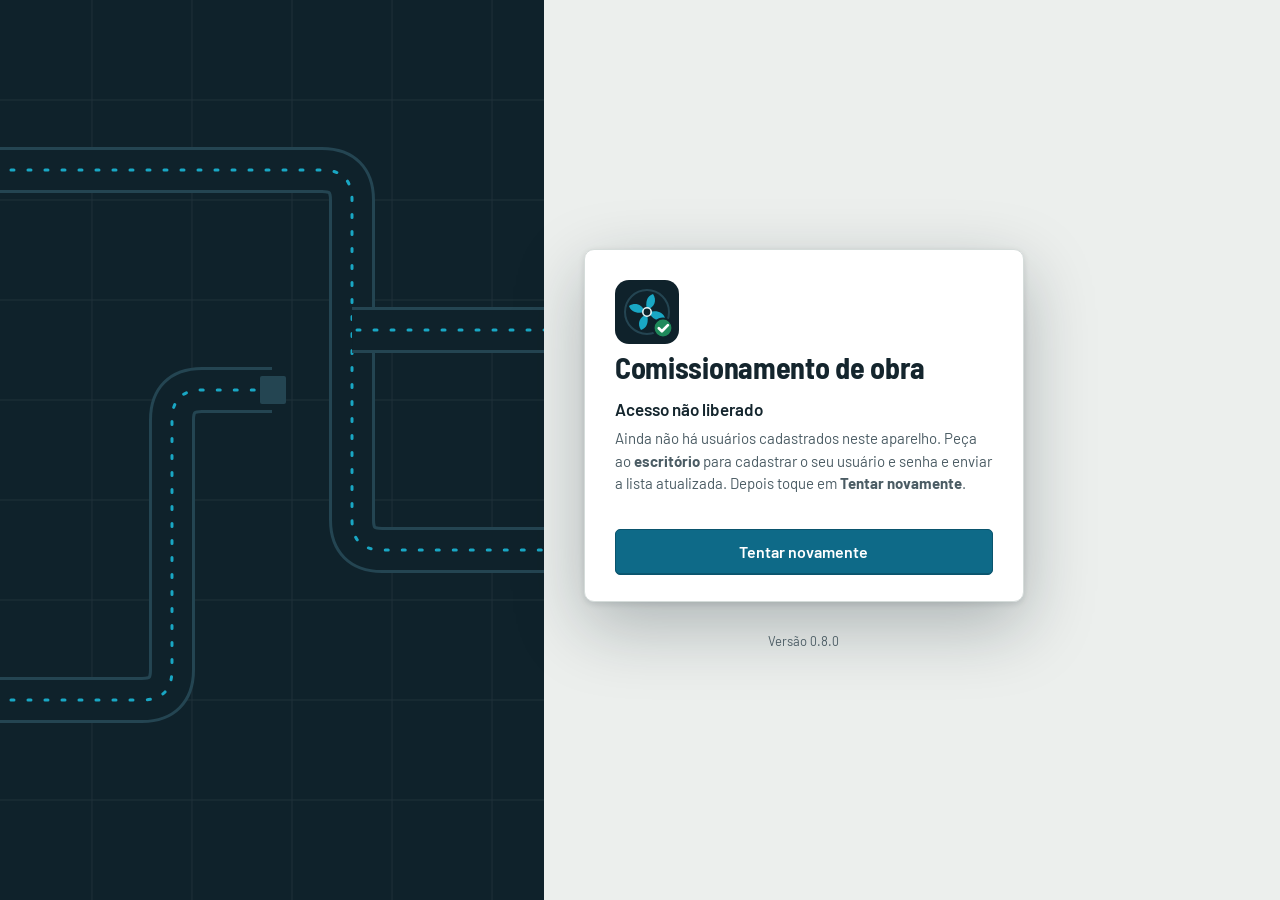
==== commit 0aecc3b6: "Add files via upload" ====
--- a/OrceHVAC_Prototipo_v1.html
+++ b/OrceHVAC_Prototipo_v1.html
@@ -11,7 +11,7 @@
 @media(max-width:1050px){.app{grid-template-columns:215px 1fr}.sidebar{padding:20px 11px}.content{padding:25px 22px}.topbar{padding:0 22px}.stats{grid-template-columns:repeat(2,1fr)}.layout-grid{grid-template-columns:1fr}.quick-grid{grid-template-columns:repeat(2,1fr)}}
 @media(max-width:680px){.budget-row{grid-template-columns:1fr auto}.budget-row .budget-status,.budget-row .budget-value{grid-column:auto}.module-grid{grid-template-columns:repeat(2,minmax(0,1fr))}.app{display:block}.sidebar{display:none}.topbar{height:61px;padding:0 16px}.mobile-menu{display:inline-flex;border:0;background:transparent;font-size:21px;margin-right:10px}.crumb{display:flex;align-items:center}.search{display:none}.content{padding:23px 15px}.heading{align-items:flex-start;flex-direction:column}.heading h1{font-size:24px}.stats{gap:10px}.stat{padding:14px}.stat-value{font-size:23px}.stat-top{font-size:11px}.layout-grid{gap:13px}.panel{padding:17px}.quick-grid{grid-template-columns:1fr}.quick-card{padding:14px}.top-right{gap:10px}}
 </style>
-<link rel="stylesheet" href="orcehvac.css"><link rel="icon" type="image/png" href="icon-192.png"><link rel="stylesheet" href="orcehvac-conferencia.css"><link rel="stylesheet" href="orcehvac-tema.css"><link rel="stylesheet" href="orcehvac-visual.css"><link rel="manifest" href="manifest.webmanifest"><meta name="theme-color" content="#1769e0"><meta name="apple-mobile-web-app-capable" content="yes"><meta name="mobile-web-app-capable" content="yes"><link rel="apple-touch-icon" href="icon-192.png"></head>
+<link rel="stylesheet" href="orcehvac.css"><link rel="icon" type="image/png" href="icon-192.png"><link rel="stylesheet" href="orcehvac-conferencia.css"><link rel="stylesheet" href="orcehvac-tema.css"><link rel="stylesheet" href="orcehvac-visual.css"><link rel="manifest" href="manifest.webmanifest"><meta name="theme-color" content="#0F222B"><meta name="apple-mobile-web-app-capable" content="yes"><meta name="mobile-web-app-capable" content="yes"><link rel="apple-touch-icon" href="icon-192.png"></head>
 <body>
 <div class="app">
 <aside class="sidebar">
--- a/orcehvac-visual.css
+++ b/orcehvac-visual.css
@@ -241,3 +241,123 @@
 .cf .adm-help{font-size:15px;color:var(--muted)}
 .cf .stp-b p{color:var(--muted)}
 @media (max-width:1050px){.app{grid-template-columns:208px 1fr}.sidebar{padding:20px 10px}.content{padding:24px 20px 48px}.topbar{padding:0 20px}.nav button{font-size:14px;padding:10px 10px 10px 12px}}
+
+/* ---------- planta: o desenho ocupa a tela, a lista rola por dentro ---------- */
+.cf .pv{height:calc(100dvh - 118px);min-height:520px;max-height:none;border:1px solid var(--line);border-radius:var(--r);overflow:hidden;background:var(--panel)}
+.cf .pvbody{min-height:0;flex:1 1 auto;overflow:hidden}
+.cf #side{min-height:0;overflow:auto;overscroll-behavior:contain}
+.cf:has(#cfMain.flush) #cfHead p,.cf:has(#cfMain.flush) #cfKpi,.cf:has(#cfMain.flush) .crumb-b{display:none}
+.cf:has(#cfMain.flush) .heading{margin-bottom:8px}
+.cf:has(#cfMain.flush) #cfHead h1{font-size:26px}
+.cf:has(#cfMain.flush) .module-tabs{margin-bottom:10px}
+.cf .tb:not(.open) :is(select[data-chg=catF],#roomSel,[data-act=roomList],#ductSel,[data-act=ductList],[data-act=dxfCad],#dxq,[data-act=dxfList],[data-act=dxfCl],[data-act=cadManual]){display:none}
+.cf .tb .tbmore[aria-expanded=true]{background:var(--ink2);color:#fff;border-color:var(--ink2)}
+.cf .tb{gap:8px;padding:8px 10px}
+.cf .tb #dxq{flex:1 1 220px;min-width:180px}
+
+/* ---------- janelas: botões de ação sempre visíveis ---------- */
+.cf #cfModal{padding:16px 10px 0;align-items:flex-start}
+.cf .mbox{margin-bottom:16px}
+.cf .mfoot{position:sticky;bottom:0;z-index:3;background:var(--panel);margin:18px -24px -22px;padding:12px 24px 14px;border-top:1px solid var(--line);border-radius:0 0 10px 10px;box-shadow:0 -8px 14px -10px rgba(10,28,36,.25)}
+.cf .mfoot .btn{min-height:44px}
+@media (max-width:680px){.cf .mbox{padding:18px 16px}.cf .mfoot{margin:16px -16px -18px;padding:10px 16px 12px}.cf .mfoot .btn{flex:1 1 auto}}
+.toast{bottom:auto;top:14px;right:14px;z-index:200}
+.cf .panel.proj{display:grid;grid-template-columns:1fr 1fr;gap:4px 14px;align-content:start}
+.cf .panel.proj h4{grid-column:1/-1}
+.cf .panel.proj .pr{margin:0;min-width:0}
+.cf .panel.proj .pr .v{padding:6px 10px;min-height:0;font-size:16px;overflow-wrap:anywhere}
+.cf .panel.proj .pr:nth-child(4),.cf .panel.proj .pr:nth-child(5){grid-column:1/-1}
+@media (max-width:680px){.cf .panel.proj{grid-template-columns:1fr}.cf .panel.proj .pr:nth-child(4),.cf .panel.proj .pr:nth-child(5){grid-column:auto}}
+.cf .panel.obra{display:grid;grid-template-columns:1fr 1fr;gap:4px 14px;align-content:start}
+.cf .panel.obra>h4,.cf .panel.obra>p,.cf .panel.obra>.pr:has(textarea),.cf .panel.obra>.pr:has(#cf_foto),.cf .panel.obra>.pr:has([data-k=modelo]),.cf .panel.obra>.pr:has([data-k=fabricante]),.cf .panel.obra>.pr:has([data-k=tipo]){grid-column:1/-1}
+.cf .panel.obra .pr{margin:0;min-width:0}
+.cf .panel.obra textarea{min-height:64px}
+@media (max-width:680px){.cf .panel.obra{grid-template-columns:1fr}}
+
+/* ---------- tablet em campo: alvos de toque grandes e contraste para sol ---------- */
+:root{--muted:#4B5C64}
+:root[data-theme=dark]{--muted:#A6B9C0}
+@media (pointer:coarse){
+  body{font-size:16px}
+  .cf .btn,.btn{min-height:46px;padding:0 17px}
+  .cf .btn.sm{min-height:44px;padding:0 14px;font-size:14px}
+  .cf select,.cf input[type=text],.cf input[type=search],.cf input[type=password],.cf textarea{min-height:46px;font-size:16px}
+  .cf .tb select{min-height:44px}
+  .cf .chip.fchip{min-height:40px;padding:0 12px;font-size:14px}
+  .cf .module-tabs button{padding:12px 16px 11px}
+  .cf .tabs button{min-height:44px}
+  .cf .si{padding:12px 10px}
+  .cf .mk i{width:32px;height:32px;font-size:11px}
+  .nav button{min-height:46px}
+}
+
+/* ---------- planta: pontos limpos, nome ao tocar ---------- */
+.cf #stage:not(.lbl) .mk:not(.hl) b{display:none}
+.cf .mk.sel{z-index:30}
+.cf .mk.sel b{display:none}
+.cf .mk.sel i{outline:3px solid var(--air);outline-offset:2px}
+.cf .mkbub{position:absolute;left:50%;bottom:calc(100% + 12px);transform:translateX(-50%);width:204px;background:#0F222B;color:#fff;border-radius:9px;padding:11px 12px 12px;text-align:left;cursor:default;box-shadow:0 10px 28px rgba(5,15,20,.45);font-family:var(--f-txt);touch-action:manipulation}
+.cf .mkbub::after{content:"";position:absolute;left:50%;top:100%;margin-left:-7px;border:7px solid transparent;border-top-color:#0F222B}
+.cf .mkbub .t{font:700 18px/1.1 var(--f-cond);letter-spacing:.03em}
+.cf .mkbub .m{font-size:13px;color:#B7CBD2;margin-top:3px;line-height:1.3}
+.cf .mkbub .s{display:inline-block;margin-top:7px;font:600 13px var(--f-cond);padding:3px 8px;border-radius:3px;letter-spacing:.015em;color:#fff}
+.cf .mkbub .s.s-pendente{background:var(--amarelo);color:#2B2000}
+.cf .mkbub .s.s-conferido{background:var(--verde)}
+.cf .mkbub .s.s-divergente{background:var(--vermelho)}
+.cf .mkbub .s.s-em_conferencia{background:var(--azul)}
+.cf .mkbub .a{margin-top:10px;background:#0E6A88;color:#fff;border-radius:5px;text-align:center;padding:12px 0;font:600 15px var(--f-txt);cursor:pointer;min-height:20px;line-height:20px}
+.cf .mkbub .a.sec{background:rgba(255,255,255,.12);margin-top:6px;padding:10px 0;font-size:13px;line-height:18px}
+.cf .mkbub .r{display:grid;grid-template-columns:1fr 1fr;gap:6px;margin-top:6px}
+.cf .mkbub .r .a{margin-top:0}
+.cf .mkbub .a:active{filter:brightness(1.15)}
+/* pontos discretos no zoom de abertura: bolinha pequena, sem letra, area de toque ampliada */
+.cf #stage:not(.lbl) .mk:not(.sel):not(.hl) i{width:11px;height:11px;border-width:1.5px;font-size:0;opacity:.92;box-shadow:0 0 0 1px rgba(255,255,255,.9)}
+.cf #stage:not(.lbl) .mk:not(.sel):not(.hl)::before{content:"";position:absolute;left:50%;top:50%;width:30px;height:30px;transform:translate(-50%,-50%);border-radius:50%}
+@media (pointer:coarse){.cf #stage:not(.lbl) .mk:not(.sel):not(.hl) i{width:13px;height:13px}.cf #stage:not(.lbl) .mk:not(.sel):not(.hl)::before{width:40px;height:40px}}
+.cf #stage.nomk .mk{display:none}
+.cf .btn[aria-pressed=true]{background:var(--ink);color:#fff;border-color:var(--ink)}
+
+/* ---------- v0.8: pendências, painel, assinatura, documentos, QR ---------- */
+.cf .tabn{display:inline-block;min-width:18px;padding:0 6px;margin-left:5px;border-radius:9px;background:var(--vermelho,#C0392B);color:#fff;font:700 11px/18px var(--f-cond);text-align:center}
+.cf .pbadge{display:inline-block;margin-left:4px;padding:0 6px;border-radius:3px;background:#FBE4E1;color:#A3261B;font:600 12px/18px var(--f-cond)}
+.cf .pend-kpis{display:flex;gap:12px;flex-wrap:wrap;margin-top:12px}
+.cf .pend-kpis>div{flex:1 1 130px;border:1px solid var(--line);border-radius:6px;padding:10px 12px;background:#fff}
+.cf .pend-kpis b{display:block;font:700 26px/1.1 var(--f-cond);color:var(--ink)}
+.cf .pend-kpis span{font-size:12px;color:#5B6B72}
+.cf .pend-kpis .bad b{color:#C0392B}
+.cf .tbl-pend{width:100%;border-collapse:collapse}
+.cf .tbl-pend th{text-align:left;font-size:12px;color:#5B6B72;font-weight:600;padding:10px 12px;border-bottom:1px solid var(--line)}
+.cf .tbl-pend td{padding:10px 12px;border-bottom:1px solid var(--line);vertical-align:top}
+.cf .tbl-pend tr.click{cursor:pointer}.cf .tbl-pend tr.click:hover{background:#F3F6F5}
+.cf .tbl-pend td.venc{color:#C0392B;font-weight:700}
+.cf .chip.pst-aberta{background:#FBE4E1;color:#A3261B}
+.cf .chip.pst-corrigida{background:#DCEBFA;color:#124E8C}
+.cf .chip.pst-fechada{background:#DFF2E5;color:#17653A}
+.cf .pd-log{max-height:190px;overflow:auto;border:1px solid var(--line);border-radius:6px;padding:6px 10px;background:#FAFBFA}
+.cf .pd-c{padding:6px 0;border-bottom:1px solid var(--line)}.cf .pd-c:last-child{border:0}
+.cf canvas.sigpad{display:block;width:100%;height:120px;border:1px dashed #8FA3AB;border-radius:6px;background:#fff;touch-action:none;cursor:crosshair}
+.cf .sig-foot{display:flex;justify-content:space-between;align-items:center;margin-top:4px}
+.cf .sigimg{max-width:100%;height:auto;border:1px solid var(--line);border-radius:6px;background:#fff;padding:6px}
+.cf .h3-tools{float:right;display:inline-flex;gap:6px}
+.cf .doc-list{display:flex;flex-direction:column;gap:6px;margin:8px 0}
+.cf .doc-r{display:flex;gap:8px;align-items:center;border:1px solid var(--line);border-radius:6px;padding:8px 10px}
+.cf .doc-r .grow{flex:1;min-width:0;overflow-wrap:anywhere}
+.cf .rep-ac{display:flex;gap:14px;align-items:center;margin-top:8px}.cf .rep-ac img{width:160px;border-bottom:1px solid #000}
+.cf .rep-assin{margin-top:6px;display:flex;align-items:flex-end;gap:8px}.cf .rep-assin img{height:44px}
+.cf .chk{display:flex;gap:8px;align-items:center;margin:10px 0}
+.qr-ov{position:fixed;inset:0;z-index:300;background:rgba(5,15,20,.72);display:flex;align-items:center;justify-content:center;padding:16px}
+.qr-box{background:#fff;border-radius:10px;padding:16px;width:min(460px,100%);box-shadow:0 20px 50px rgba(0,0,0,.4)}
+.qr-vw{position:relative;margin-top:10px;background:#000;border-radius:8px;overflow:hidden;aspect-ratio:4/3}
+.qr-vw video{width:100%;height:100%;object-fit:cover}
+.qr-vw i{position:absolute;inset:18%;border:3px solid #7FD3EA;border-radius:12px;pointer-events:none}
+.qr-msg{margin-top:8px;font-size:13px}.qr-man{flex:1;min-width:0}
+#cfLab{position:fixed;inset:0;z-index:250;background:#fff;overflow:auto;padding:16px;font-family:var(--f-txt,system-ui)}
+#cfLab .lab-bar{display:flex;gap:12px;align-items:center;flex-wrap:wrap;position:sticky;top:0;background:#fff;padding:8px 0 12px;border-bottom:1px solid #ddd;margin-bottom:12px}
+#cfLab .lab-bar .muted{flex:1;min-width:200px;font-size:13px}
+#cfLab .lab-grid{display:grid;grid-template-columns:repeat(auto-fill,minmax(210px,1fr));gap:10px}
+#cfLab .lab{display:flex;gap:10px;align-items:center;border:1px solid #333;border-radius:4px;padding:8px;break-inside:avoid}
+#cfLab .lab-qr{width:84px;height:84px;flex:none}#cfLab .lab-qr svg{width:100%;height:100%;display:block}
+#cfLab .lab-t{display:flex;flex-direction:column;min-width:0;font-size:12px;line-height:1.25}
+#cfLab .lab-t b{font:700 17px/1.1 var(--f-cond,system-ui);overflow-wrap:anywhere}
+@media print{body.cf-labp>*:not(#cfLab){display:none!important}#cfLab{position:static;overflow:visible;padding:0}#cfLab .lab-bar{display:none}#cfLab .lab-grid{grid-template-columns:repeat(3,1fr)}}
+.cf .two .fld input,.cf .two .fld select{width:100%;box-sizing:border-box}
